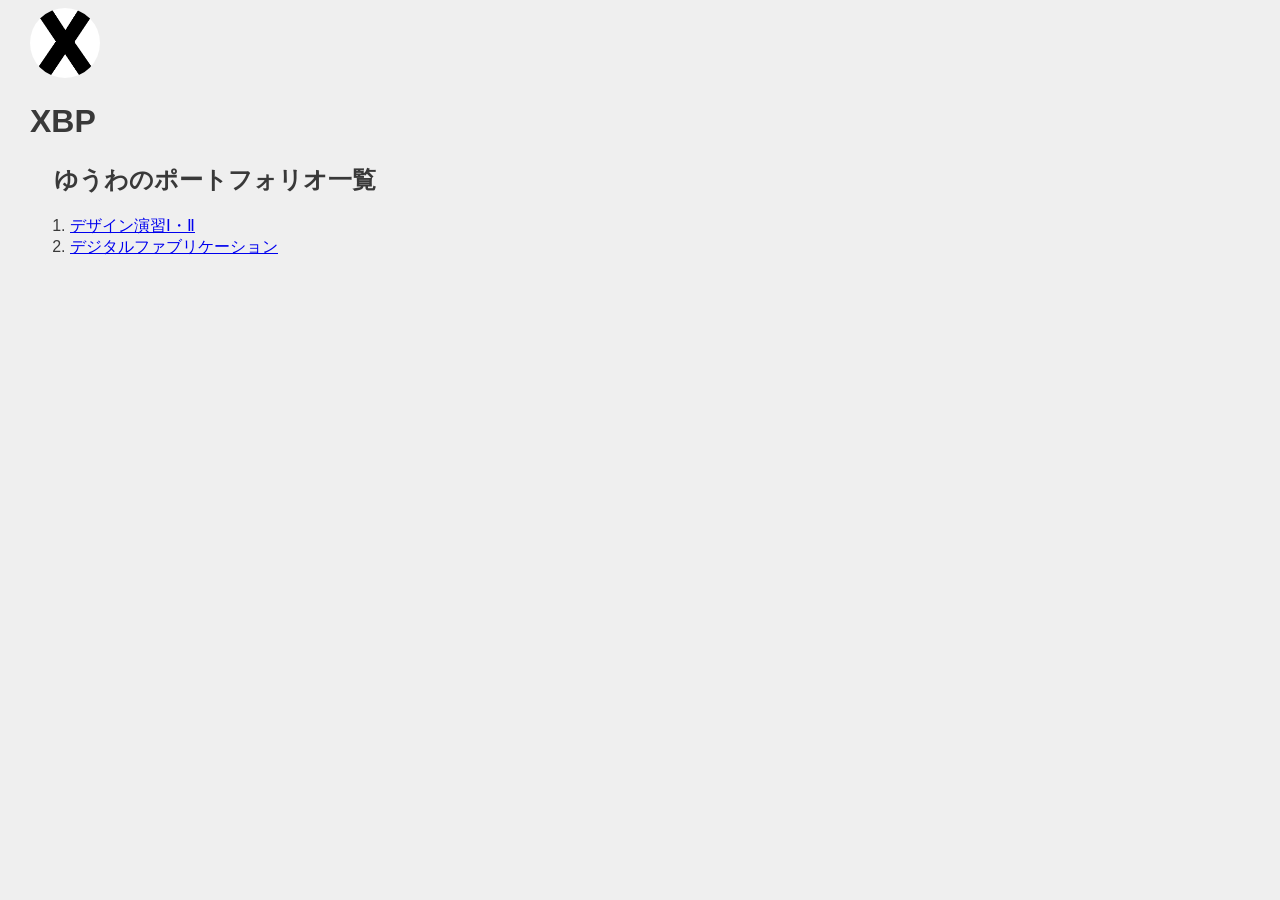
==== index.html @ 57435fb5 "2026/09/29" ====
<!DOCTYPE html>
<html lang="jp">
<head>
    <meta charset="UTF-8">
    <title>XBP_HPsample</title>
    <link rel="stylesheet" href="./css/style.css">
</head>
<body>
    <logotohome>
    <a href="./index.html"><img src="./images/0_XBlogo.png" alt=""></a>
    </logotohome>
    <h1>XBP</h1>
        <h2>ゆうわのポートフォリオ一覧</h2>
        <!-- このようにするとコードとして認識されない。（メモができる）-->
        <!--番号付きのリスト-->
        <ol>
            <li><a href="./de12/index.html">デザイン演習Ⅰ・Ⅱ</a></li>
            <li><a href="./digi_fab/index.html">デジタルファブリケーション</a></li>
        </ol>

            
        <br>
        <br>


</body>
</html>
---- css/style.css ----
@charset "utf-8";
/* 冒頭でimport */
@import url('https://fonts.googleapis.com/css?family=Raleway:700&display=swap');
@import url('https://fonts.googleapis.com/css?family=M+PLUS+Rounded+1c:400,700&display=swap&subset=japanese');
/* フォントを指定したいところで */

logo img{
    border-radius: 50%;
    width: 150px;
    height: 150px;
    object-fit: cover; /* 画像のトリミング */
}

logotohome img{
    border-radius: 70%;
    width: 70px;
    height: 70px;
    object-fit: cover; /* 画像のトリミング */
}



/* ========== common ========== */
html, body {
	font-size: 16px;
	font-family: sans-serif;
	color: #393939;
    margin-left: 15px;
    margin-bottom: 40px;
	background: #efefef;
}
h1{
    text-indent: 0em;
}
h2{
    margin-left: 1em;
    margin-top: 1em;
}
h3{
    margin-left: 2em;
}
div{
    margin-top: 1em;
    margin-left: 3em;
}
p{
    margin-left: 3em;
}
span.blackback{
    text-indent: 3em;
    background: #393939;
    color: #efefef;
}
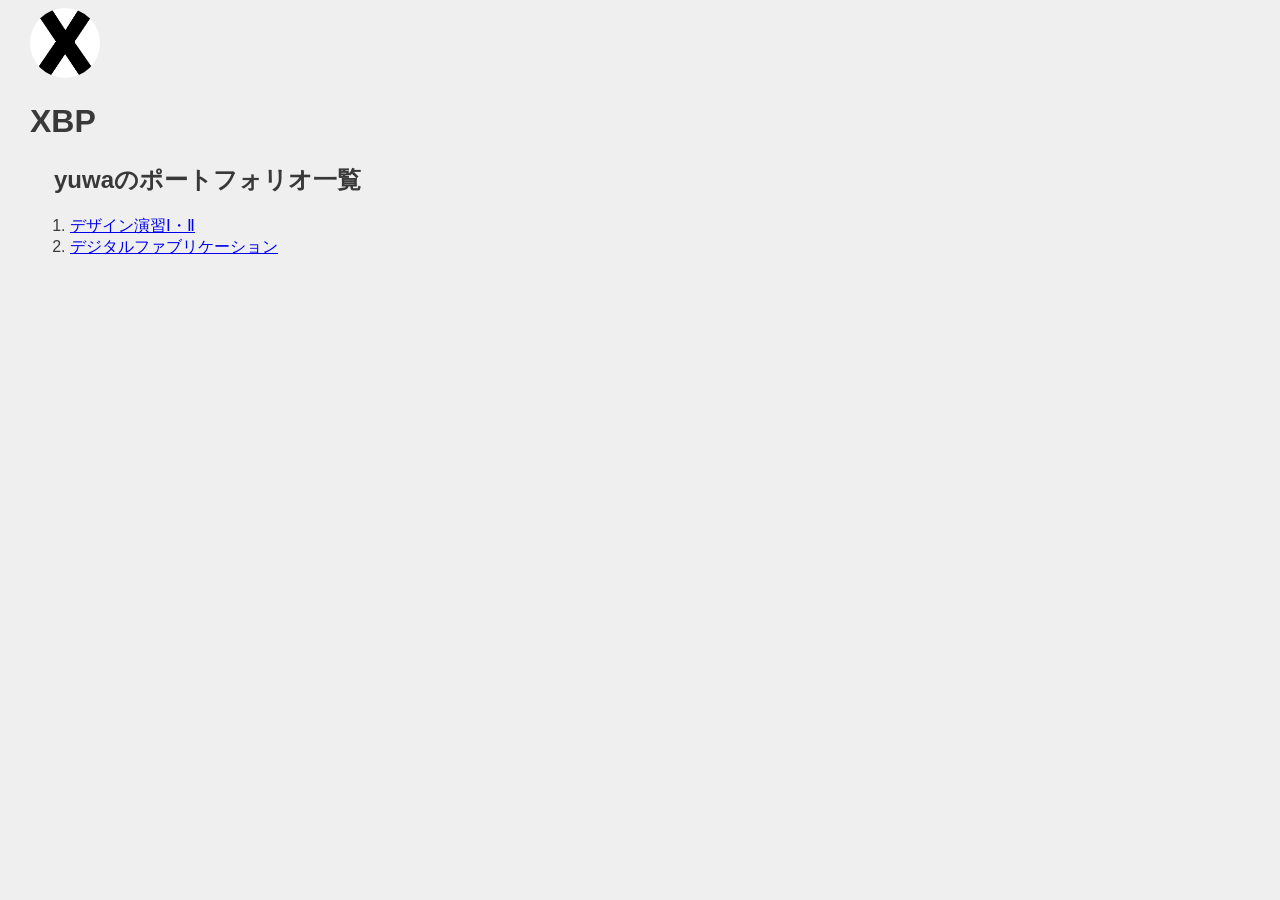
==== commit 9fd9e645: "20260926" ====
--- a/index.html
+++ b/index.html
@@ -10,7 +10,7 @@
     <a href="./index.html"><img src="./images/0_XBlogo.png" alt=""></a>
     </logotohome>
     <h1>XBP</h1>
-        <h2>ゆうわのポートフォリオ一覧</h2>
+        <h2>yuwaのポートフォリオ一覧</h2>
         <!-- このようにするとコードとして認識されない。（メモができる）-->
         <!--番号付きのリスト-->
         <ol>
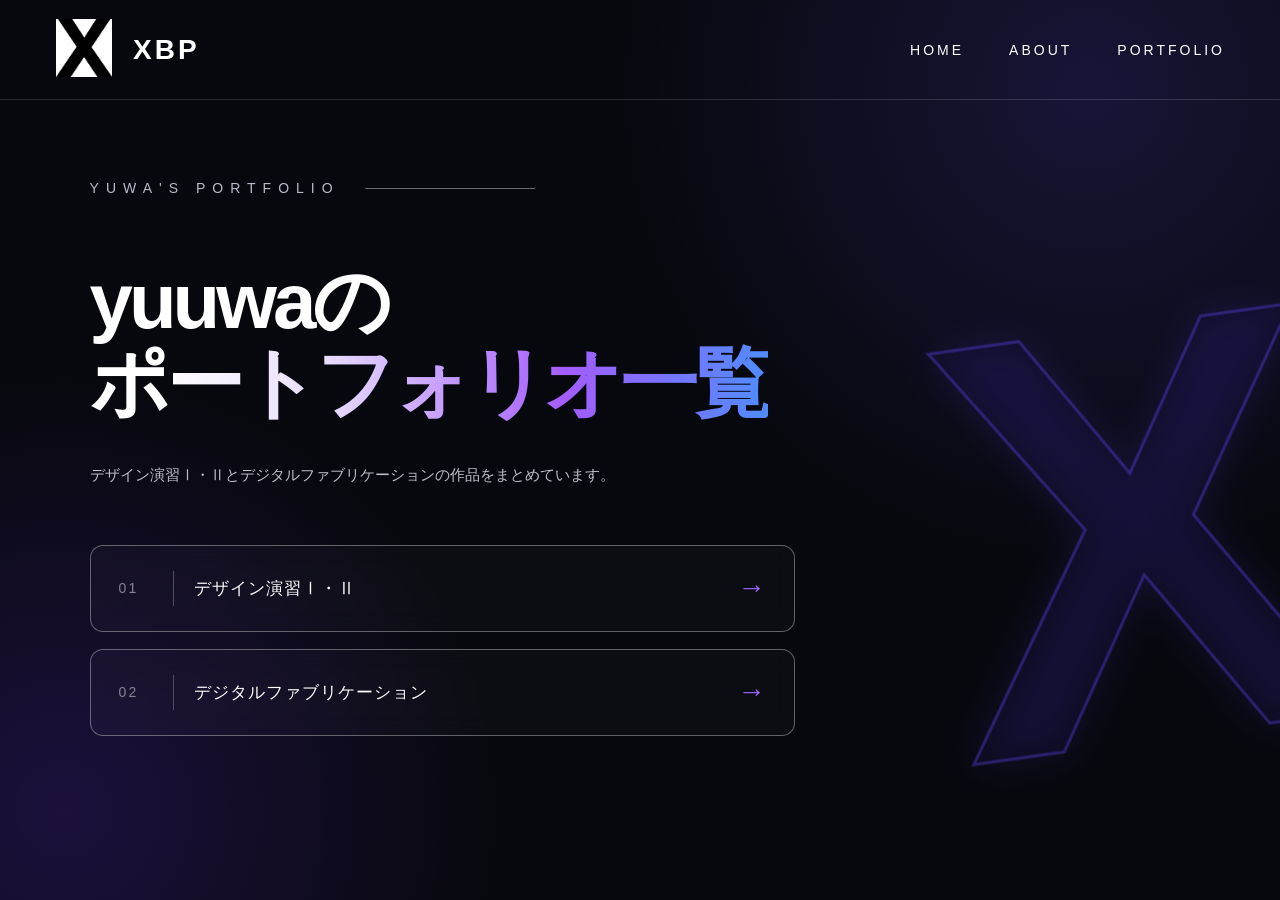
==== commit 9e49ec08: "ホームページ編集" ====
--- a/index.html
+++ b/index.html
@@ -1,27 +1,163 @@
 <!DOCTYPE html>
-<html lang="jp">
+<html lang="ja">
+
 <head>
     <meta charset="UTF-8">
-    <title>XBP_HPsample</title>
+
+    <title>XBP_portfolio</title>
+
     <link rel="stylesheet" href="./css/style.css">
 </head>
+
+
 <body>
-    <logotohome>
-    <a href="./index.html"><img src="./images/0_XBlogo.png" alt=""></a>
-    </logotohome>
-    <h1>XBP</h1>
-        <h2>yuwaのポートフォリオ一覧</h2>
-        <!-- このようにするとコードとして認識されない。（メモができる）-->
-        <!--番号付きのリスト-->
-        <ol>
-            <li><a href="./de12/index.html">デザイン演習Ⅰ・Ⅱ</a></li>
-            <li><a href="./digi_fab/index.html">デジタルファブリケーション</a></li>
-        </ol>
 
-            
-        <br>
-        <br>
+
+    <!-- ==========================
+         ヘッダー
+    =========================== -->
+
+    <header>
+
+        <div class="logo">
+
+            <a href="./index.html">
+                <img src="./images/0_XBlogo.png" alt="XBP">
+            </a>
+
+            <span>XBP</span>
+
+        </div>
+
+
+        <!-- ナビゲーション -->
+
+        <nav>
+
+            <a href="./index.html">
+                HOME
+            </a>
+
+            <a href="#">
+                ABOUT
+            </a>
+
+            <a href="./index.html">
+                PORTFOLIO
+            </a>
+
+        </nav>
+
+    </header>
+
+
+
+    <!-- ==========================
+         メイン
+    =========================== -->
+
+    <main>
+
+
+        <!-- 小さいタイトル -->
+
+        <p class="small-title">
+            YUWA'S PORTFOLIO
+        </p>
+
+
+
+        <!-- メインタイトル -->
+
+        <h1>
+
+            yuuwaの<br>
+
+            <span>
+                ポートフォリオ一覧
+            </span>
+
+        </h1>
+
+
+
+        <!-- 説明文 -->
+
+        <p class="description">
+
+            デザイン演習Ⅰ・Ⅱとデジタルファブリケーションの作品をまとめています。
+
+        </p>
+
+
+
+        <!-- ==========================
+             ポートフォリオ一覧
+        =========================== -->
+
+        <div class="portfolio-list">
+
+
+            <!-- デザイン演習 -->
+
+            <a href="./de12/index.html"
+               class="portfolio-item">
+
+                <span class="number">
+                    01
+                </span>
+
+
+                <strong>
+                    デザイン演習Ⅰ・Ⅱ
+                </strong>
+
+
+                <span class="arrow">
+                    →
+                </span>
+
+            </a>
+
+
+
+            <!-- デジタルファブリケーション -->
+
+            <a href="./digi_fab/index.html"
+               class="portfolio-item">
+
+                <span class="number">
+                    02
+                </span>
+
+
+                <strong>
+                    デジタルファブリケーション
+                </strong>
+
+
+                <span class="arrow">
+                    →
+                </span>
+
+            </a>
+
+
+        </div>
+
+    </main>
+
+
+
+    <!-- ==========================
+         背景のX
+    =========================== -->
+
+    <div class="big-x">
+        X
+    </div>
 
 
 </body>
-</html>
+
+</html>
--- a/css/style.css
+++ b/css/style.css
@@ -1,54 +1,1512 @@
-@charset "utf-8";
-/* 冒頭でimport */
-@import url('https://fonts.googleapis.com/css?family=Raleway:700&display=swap');
-@import url('https://fonts.googleapis.com/css?family=M+PLUS+Rounded+1c:400,700&display=swap&subset=japanese');
-/* フォントを指定したいところで */
-
-logo img{
-    border-radius: 50%;
-    width: 150px;
-    height: 150px;
-    object-fit: cover; /* 画像のトリミング */
-}
-
-logotohome img{
-    border-radius: 70%;
-    width: 70px;
-    height: 70px;
-    object-fit: cover; /* 画像のトリミング */
-}
-
-
-
-/* ========== common ========== */
-html, body {
-	font-size: 16px;
-	font-family: sans-serif;
-	color: #393939;
-    margin-left: 15px;
-    margin-bottom: 40px;
-	background: #efefef;
-}
-h1{
-    text-indent: 0em;
-}
-h2{
-    margin-left: 1em;
-    margin-top: 1em;
-}
-h3{
-    margin-left: 2em;
-}
-div{
-    margin-top: 1em;
-    margin-left: 3em;
-}
-p{
-    margin-left: 3em;
-}
-span.blackback{
-    text-indent: 3em;
-    background: #393939;
-    color: #efefef;
-}
-
+/* ==========================================
+   全体
+========================================== */
+
+
+/* すべての要素の余白をリセット */
+
+* {
+    box-sizing: border-box;
+
+    margin: 0;
+
+    padding: 0;
+}
+
+
+/* ページ全体 */
+
+body {
+
+    min-height: 100vh;
+
+
+    /* 背景 */
+
+    background:
+
+        radial-gradient(
+            circle at 85% 10%,
+            rgba(70, 60, 180, 0.25),
+            transparent 35%
+        ),
+
+        radial-gradient(
+            circle at 5% 90%,
+            rgba(90, 40, 200, 0.25),
+            transparent 30%
+        ),
+
+        #07080d;
+
+
+    color: white;
+
+
+    /* 文字 */
+
+    font-family:
+        "Noto Sans JP",
+        "Yu Gothic",
+        sans-serif;
+
+
+    /* 横スクロールを防ぐ */
+
+    overflow-x: hidden;
+}
+
+
+
+/* ==========================================
+   ヘッダー
+========================================== */
+
+header {
+
+    height: 100px;
+
+
+    display: flex;
+
+    align-items: center;
+
+
+    padding:
+        0 55px;
+
+
+    /* 下の線 */
+
+    border-bottom:
+        1px solid rgba(255, 255, 255, 0.15);
+
+
+    position: relative;
+
+    z-index: 10;
+}
+
+
+
+/* ==========================================
+   ロゴ
+========================================== */
+
+.logo {
+
+    display: flex;
+
+    align-items: center;
+
+    gap: 20px;
+}
+
+
+.logo img {
+
+    width: 58px;
+
+    height: 58px;
+
+    object-fit: contain;
+}
+
+
+.logo span {
+
+    font-size: 28px;
+
+    font-weight: bold;
+
+    letter-spacing: 3px;
+}
+
+
+
+/* ==========================================
+   ナビゲーション
+========================================== */
+
+nav {
+
+    margin-left: auto;
+
+
+    display: flex;
+
+    gap: 45px;
+}
+
+
+nav a {
+
+    color: white;
+
+    text-decoration: none;
+
+
+    font-size: 14px;
+
+    letter-spacing: 3px;
+
+
+    position: relative;
+
+
+    transition:
+        0.3s;
+}
+
+
+
+/* ナビゲーションの下線 */
+
+nav a::after {
+
+    content: "";
+
+
+    position: absolute;
+
+
+    left: 0;
+
+    bottom: -10px;
+
+
+    width: 0;
+
+    height: 2px;
+
+
+    background:
+
+        linear-gradient(
+            90deg,
+            #8d5cff,
+            #4d8cff
+        );
+
+
+    transition:
+        0.3s;
+}
+
+
+
+/* マウスを乗せたとき */
+
+nav a:hover {
+
+    color: #a982ff;
+}
+
+
+nav a:hover::after {
+
+    width: 100%;
+}
+
+
+
+/* ==========================================
+   メイン
+========================================== */
+
+main {
+
+    position: relative;
+
+    z-index: 2;
+
+
+    /* 上からの距離 */
+
+    padding-top: 80px;
+
+
+    /* 左からの距離 */
+
+    padding-left: 7%;
+
+
+    max-width: 900px;
+}
+
+
+
+/* ==========================================
+   YUWA'S PORTFOLIO
+========================================== */
+
+.small-title {
+
+    font-size: 14px;
+
+
+    /* 文字の間隔 */
+
+    letter-spacing: 7px;
+
+
+    color: #b9b9c9;
+
+
+    margin-bottom: 65px;
+
+
+    display: flex;
+
+    align-items: center;
+}
+
+
+
+/* 横線 */
+
+.small-title::after {
+
+    content: "";
+
+
+    width: 170px;
+
+    height: 1px;
+
+
+    background:
+        rgba(255, 255, 255, 0.4);
+
+
+    margin-left: 25px;
+}
+
+
+
+/* ==========================================
+   メインタイトル
+========================================== */
+
+h1 {
+
+    font-size: 78px;
+
+
+    /* 行間 */
+
+    line-height: 1.05;
+
+
+    font-weight: 800;
+
+
+    /* 文字間隔 */
+
+    letter-spacing: -4px;
+
+
+    margin-bottom: 35px;
+
+
+    /*
+    「ポートフォリオ一覧」が
+    途中で改行されないようにする
+    */
+
+    white-space: nowrap;
+}
+
+
+
+/* ==========================================
+   「ポートフォリオ一覧」
+========================================== */
+
+h1 span {
+
+    background:
+
+        linear-gradient(
+            90deg,
+            #ffffff 10%,
+            #e8dcff 35%,
+            #a35cff 70%,
+            #4f8cff 100%
+        );
+
+
+    /* グラデーションを文字に適用 */
+
+    -webkit-background-clip: text;
+
+    background-clip: text;
+
+
+    color: transparent;
+}
+
+
+
+/* ==========================================
+   説明文
+========================================== */
+
+.description {
+
+    color: #c0c0ca;
+
+
+    font-size: 15px;
+
+
+    line-height: 2;
+
+
+    margin-bottom: 55px;
+}
+
+
+
+/* ==========================================
+   ポートフォリオ一覧
+========================================== */
+
+.portfolio-list {
+
+    width: 705px;
+
+
+    /* 画面が狭い場合 */
+
+    max-width: 90vw;
+
+
+    display: flex;
+
+    flex-direction: column;
+
+
+    gap: 17px;
+}
+
+
+
+/* ==========================================
+   ポートフォリオカード
+========================================== */
+
+.portfolio-item {
+
+    height: 87px;
+
+
+    padding:
+        0 28px;
+
+
+    /* 枠線 */
+
+    border:
+        1px solid rgba(255, 255, 255, 0.35);
+
+
+    /* 角を丸くする */
+
+    border-radius: 13px;
+
+
+    /* 背景 */
+
+    background:
+        rgba(255, 255, 255, 0.025);
+
+
+    /* ガラスっぽくする */
+
+    backdrop-filter: blur(12px);
+
+
+    /* 横並び */
+
+    display: flex;
+
+    align-items: center;
+
+
+    /* 文字 */
+
+    color: white;
+
+    text-decoration: none;
+
+
+    position: relative;
+
+
+    transition:
+
+        transform 0.3s ease,
+
+        border-color 0.3s ease,
+
+        background 0.3s ease,
+
+        box-shadow 0.3s ease;
+}
+
+
+
+/* ==========================================
+   番号
+========================================== */
+
+.number {
+
+    color: #858593;
+
+
+    font-size: 14px;
+
+
+    letter-spacing: 2px;
+
+
+    width: 55px;
+
+
+    margin-right: 20px;
+
+
+    /* 右側の線 */
+
+    border-right:
+        1px solid rgba(255, 255, 255, 0.25);
+
+
+    height: 35px;
+
+
+    display: flex;
+
+    align-items: center;
+}
+
+
+
+/* ==========================================
+   作品名
+========================================== */
+
+.portfolio-item strong {
+
+    font-size: 17px;
+
+
+    font-weight: 500;
+
+
+    letter-spacing: 1px;
+}
+
+
+
+/* ==========================================
+   矢印
+========================================== */
+
+.arrow {
+
+    margin-left: auto;
+
+
+    font-size: 28px;
+
+
+    color: #9c64ff;
+
+
+    transition:
+        0.3s;
+}
+
+
+
+/* ==========================================
+   カードにマウスを乗せたとき
+========================================== */
+
+.portfolio-item:hover {
+
+    /* 少し右に動く */
+
+    transform:
+        translateX(10px);
+
+
+    /* 枠線を紫にする */
+
+    border-color:
+        #985cff;
+
+
+    /* 背景 */
+
+    background:
+
+        linear-gradient(
+            90deg,
+            rgba(130, 70, 255, 0.12),
+            rgba(60, 100, 255, 0.04)
+        );
+
+
+    /* 光 */
+
+    box-shadow:
+
+        0 0 35px
+        rgba(120, 70, 255, 0.15);
+}
+
+
+
+/* 矢印も動く */
+
+.portfolio-item:hover .arrow {
+
+    transform:
+        translateX(8px);
+
+
+    color: white;
+}
+
+
+
+/* ==========================================
+   背景の巨大なX
+========================================== */
+
+.big-x {
+
+    /*
+    fixedではなくabsolute
+
+    ↓
+
+    画面に固定されない
+
+    ↓
+
+    スクロールすると
+    ページと一緒に動く
+    */
+
+    position: absolute;
+
+
+
+    /* 右側 */
+
+    right: 3vw;
+
+
+
+    /*
+    Xを上げる
+
+    前より下に行きすぎないように
+    230pxに変更
+    */
+
+    top: 230px;
+
+
+
+    /* Xの大きさ */
+
+    font-size: 520px;
+
+
+    font-weight: 900;
+
+
+    line-height: 1;
+
+
+
+    /*
+    Xの中身を透明にする
+    */
+
+    color: transparent;
+
+
+
+    /*
+    Xの輪郭
+
+    以前より少し濃くしている
+    */
+
+    -webkit-text-stroke:
+        3px rgba(110, 80, 255, 0.35);
+
+
+
+    /*
+    Xの周りを少し光らせる
+    */
+
+    text-shadow:
+        0 0 30px
+        rgba(100, 70, 255, 0.15);
+
+
+
+    /*
+    少し斜めにする
+    */
+
+    transform:
+        rotate(-8deg);
+
+
+
+    /*
+    背景なので
+    文字やカードより後ろ
+    */
+
+    z-index: 0;
+
+
+
+    /*
+    Xがクリックの邪魔をしない
+    */
+
+    pointer-events: none;
+}
+
+
+
+/* ==========================================
+   スマートフォン
+========================================== */
+
+@media (max-width: 700px) {
+
+
+    /* ヘッダー */
+
+    header {
+
+        height: 80px;
+
+        padding:
+            0 25px;
+    }
+
+
+
+    /* ロゴ */
+
+    .logo img {
+
+        width: 45px;
+
+        height: 45px;
+    }
+
+
+    .logo span {
+
+        font-size: 22px;
+    }
+
+
+
+    /* ナビゲーションを隠す */
+
+    nav {
+
+        display: none;
+    }
+
+
+
+    /* メイン */
+
+    main {
+
+        padding:
+            60px 25px;
+    }
+
+
+
+    /* 小さいタイトル */
+
+    .small-title {
+
+        font-size: 11px;
+
+        letter-spacing: 5px;
+
+        margin-bottom: 45px;
+    }
+
+
+    .small-title::after {
+
+        width: 70px;
+    }
+
+
+
+    /* メインタイトル */
+
+    h1 {
+
+        font-size: 48px;
+
+        letter-spacing: -2px;
+
+
+        /*
+        スマホでは
+        画面幅に合わせて改行可能
+        */
+
+        white-space: normal;
+    }
+
+
+
+    /* 説明 */
+
+    .description {
+
+        font-size: 13px;
+    }
+
+
+
+    /* 一覧 */
+
+    .portfolio-list {
+
+        width: 100%;
+    }
+
+
+
+    /* カード */
+
+    .portfolio-item {
+
+        height: 75px;
+
+        padding:
+            0 20px;
+    }
+
+
+
+    /* カードの文字 */
+
+    .portfolio-item strong {
+
+        font-size: 13px;
+    }
+
+
+
+    /* スマホのX */
+
+    .big-x {
+
+        font-size: 400px;
+
+        right: -100px;
+
+        top: 450px;
+    }
+
+}
+/* ==========================================
+   デザイン演習ページ
+   2階層目
+========================================== */
+
+
+/* ==========================================
+   ページ全体
+========================================== */
+
+.page-bg {
+
+    position: fixed;
+
+    inset: 0;
+
+    z-index: -3;
+
+    background:
+        radial-gradient(
+            circle at 85% 20%,
+            rgba(75, 55, 180, 0.18),
+            transparent 40%
+        ),
+        radial-gradient(
+            circle at 10% 90%,
+            rgba(90, 50, 180, 0.15),
+            transparent 45%
+        ),
+        #08090d;
+
+}
+
+
+
+/* ==========================================
+   背景のX
+========================================== */
+
+.big-x {
+
+    position: fixed;
+
+    right: -80px;
+
+    bottom: -250px;
+
+    z-index: -1;
+
+    font-size: 600px;
+
+    line-height: 1;
+
+    font-weight: 900;
+
+    color: rgba(20, 15, 60, 0.25);
+
+    -webkit-text-stroke:
+        3px rgba(100, 70, 255, 0.35);
+
+    text-shadow:
+        0 0 40px rgba(90, 60, 255, 0.15);
+
+    pointer-events: none;
+
+}
+
+
+
+/* ==========================================
+   ヘッダー
+========================================== */
+
+.sub-header {
+
+    width: 100%;
+
+    height: 100px;
+
+    display: flex;
+
+    align-items: center;
+
+    padding-left: 7%;
+
+    box-sizing: border-box;
+
+    position: relative;
+
+    z-index: 5;
+
+}
+
+
+
+/* ==========================================
+   XBPロゴ
+========================================== */
+
+.home-logo {
+
+    display: block;
+
+    width: 58px;
+
+    height: 58px;
+
+}
+
+
+
+.home-logo img {
+
+    width: 100%;
+
+    height: 100%;
+
+    object-fit: contain;
+
+}
+
+
+
+/* ==========================================
+   YUWA'S PORTFOLIO
+========================================== */
+
+.top-title {
+
+    margin-left: 35px;
+
+    font-size: 13px;
+
+    letter-spacing: 7px;
+
+    color: #bfc0d0;
+
+    white-space: nowrap;
+
+}
+
+
+
+/* 横線 */
+
+.header-line {
+
+    width: 190px;
+
+    height: 1px;
+
+    margin-left: 35px;
+
+    background:
+        rgba(255,255,255,0.3);
+
+}
+
+
+
+/* ==========================================
+   メイン
+========================================== */
+
+.sub-main {
+
+    width: 900px;
+
+    max-width: 82vw;
+
+    margin-left: 7%;
+
+    padding-top: 45px;
+
+    padding-bottom: 120px;
+
+    position: relative;
+
+    z-index: 2;
+
+}
+
+
+
+/* ==========================================
+   小さいタイトル
+========================================== */
+
+.sub-small-title {
+
+    font-size: 13px;
+
+    letter-spacing: 6px;
+
+    color: #9d9eaf;
+
+    margin-bottom: 18px;
+
+}
+
+
+
+/* ==========================================
+   ページタイトル
+========================================== */
+
+.sub-page-title {
+
+    margin: 0;
+
+    font-size: 65px;
+
+    line-height: 1.1;
+
+    letter-spacing: -2px;
+
+    font-weight: 800;
+
+    color: white;
+
+}
+
+
+
+/* Ⅰ・Ⅱ */
+
+.sub-page-title span {
+
+    background:
+        linear-gradient(
+            90deg,
+            #c38cff 0%,
+            #8c6cff 50%,
+            #5e8fff 100%
+        );
+
+    -webkit-background-clip: text;
+
+    background-clip: text;
+
+    color: transparent;
+
+}
+
+
+
+/* ==========================================
+   説明
+========================================== */
+
+.sub-description {
+
+    margin-top: 25px;
+
+    margin-bottom: 65px;
+
+    max-width: 720px;
+
+    color: #b7b8c5;
+
+    font-size: 14px;
+
+    line-height: 2;
+
+}
+
+
+
+/* ==========================================
+   セクション
+========================================== */
+
+.portfolio-section {
+
+    width: 800px;
+
+    max-width: 100%;
+
+    margin-bottom: 65px;
+
+}
+
+
+
+/* ==========================================
+   セクションタイトル
+========================================== */
+
+.section-heading {
+
+    display: flex;
+
+    align-items: center;
+
+    margin-bottom: 20px;
+
+}
+
+
+
+/* 01 / 02 */
+
+.section-number {
+
+    width: 55px;
+
+    min-width: 55px;
+
+    height: 35px;
+
+    display: flex;
+
+    align-items: center;
+
+    color: #858694;
+
+    font-size: 13px;
+
+    letter-spacing: 2px;
+
+    border-right:
+        1px solid
+        rgba(255,255,255,0.25);
+
+}
+
+
+
+/* タイトル */
+
+.section-heading h2 {
+
+    margin: 0 0 0 20px;
+
+    font-size: 24px;
+
+    font-weight: 600;
+
+    color: white;
+
+    letter-spacing: 1px;
+
+}
+
+
+
+/* ==========================================
+   カード一覧
+========================================== */
+
+.note-list {
+
+    display: flex;
+
+    flex-direction: column;
+
+    gap: 14px;
+
+    padding-left: 75px;
+
+}
+
+
+
+/* ==========================================
+   カード
+========================================== */
+
+.note-card {
+
+    width: 100%;
+
+    min-height: 72px;
+
+    box-sizing: border-box;
+
+    padding:
+        0 25px;
+
+    display: flex;
+
+    align-items: center;
+
+    text-decoration: none;
+
+    color: white;
+
+    border:
+        1px solid
+        rgba(255,255,255,0.25);
+
+    border-radius: 10px;
+
+    background:
+        rgba(255,255,255,0.025);
+
+    transition:
+        transform 0.25s ease,
+        border-color 0.25s ease,
+        background 0.25s ease,
+        box-shadow 0.25s ease;
+
+}
+
+
+
+/* ==========================================
+   番号
+========================================== */
+
+.note-number {
+
+    width: 45px;
+
+    min-width: 45px;
+
+    font-size: 13px;
+
+    letter-spacing: 2px;
+
+    color: #777887;
+
+}
+
+
+
+/* ==========================================
+   タイトル
+========================================== */
+
+.note-title {
+
+    font-size: 15px;
+
+    font-weight: 500;
+
+    letter-spacing: 1px;
+
+    color: #f3f3f7;
+
+}
+
+
+
+/* ==========================================
+   矢印
+========================================== */
+
+.note-arrow {
+
+    margin-left: auto;
+
+    font-size: 25px;
+
+    color: #9a62ff;
+
+    transition:
+        transform 0.25s ease,
+        color 0.25s ease;
+
+}
+
+
+
+/* ==========================================
+   ホバー
+========================================== */
+
+.note-card:hover {
+
+    transform:
+        translateX(8px);
+
+    border-color:
+        rgba(145,95,255,0.8);
+
+    background:
+        linear-gradient(
+            90deg,
+            rgba(120,70,255,0.12),
+            rgba(80,100,255,0.04)
+        );
+
+    box-shadow:
+        0 0 25px
+        rgba(120,80,255,0.12);
+
+}
+
+
+
+.note-card:hover .note-arrow {
+
+    transform:
+        translateX(8px);
+
+    color: white;
+
+}
+
+
+
+/* ==========================================
+   PORTFOLIOへ戻る
+========================================== */
+
+.back-home {
+
+    display: block;
+
+    width: fit-content;
+
+    margin-left: 7%;
+
+    margin-bottom: 70px;
+
+    color: #999aaa;
+
+    text-decoration: none;
+
+    font-size: 13px;
+
+    letter-spacing: 2px;
+
+    transition:
+        0.25s ease;
+
+}
+
+
+
+.back-home:hover {
+
+    color: white;
+
+    transform:
+        translateX(5px);
+
+}
+
+
+
+/* ==========================================
+   スマートフォン
+========================================== */
+
+@media (max-width: 700px) {
+
+
+    .sub-header {
+
+        height: 80px;
+
+        padding-left: 25px;
+
+    }
+
+
+    .home-logo {
+
+        width: 45px;
+
+        height: 45px;
+
+    }
+
+
+    .top-title {
+
+        margin-left: 20px;
+
+        font-size: 10px;
+
+        letter-spacing: 4px;
+
+    }
+
+
+    .header-line {
+
+        display: none;
+
+    }
+
+
+    .sub-main {
+
+        max-width: none;
+
+        width: auto;
+
+        margin-left: 25px;
+
+        margin-right: 25px;
+
+        padding-top: 35px;
+
+    }
+
+
+    .sub-page-title {
+
+        font-size: 45px;
+
+        letter-spacing: -1px;
+
+    }
+
+
+    .sub-description {
+
+        font-size: 12px;
+
+        margin-bottom: 45px;
+
+    }
+
+
+    .portfolio-section {
+
+        width: 100%;
+
+    }
+
+
+    .section-heading h2 {
+
+        font-size: 19px;
+
+    }
+
+
+    .note-list {
+
+        padding-left: 0;
+
+    }
+
+
+    .note-card {
+
+        min-height: 62px;
+
+        padding:
+            0 18px;
+
+    }
+
+
+    .note-title {
+
+        font-size: 13px;
+
+    }
+
+
+    .big-x {
+
+        font-size: 350px;
+
+        right: -120px;
+
+        bottom: -100px;
+
+    }
+
+
+    .back-home {
+
+        margin-left: 25px;
+
+    }
+
+}
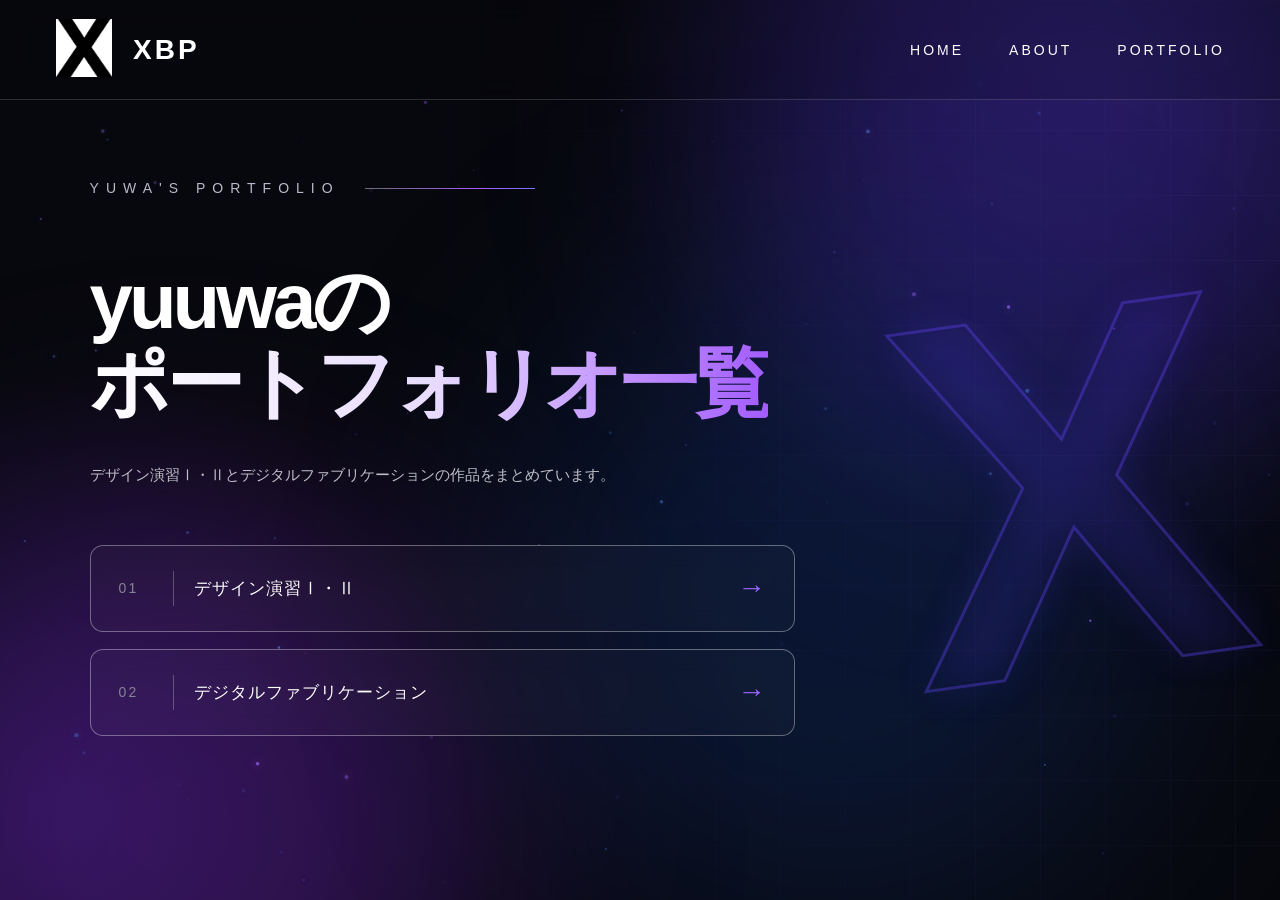
==== commit e73424dc: "20261124サイト変更" ====
--- a/index.html
+++ b/index.html
@@ -1,28 +1,53 @@
+
 <!DOCTYPE html>
 <html lang="ja">
 
 <head>
+
     <meta charset="UTF-8">
 
+    <meta name="viewport"
+          content="width=device-width, initial-scale=1.0">
+
     <title>XBP_portfolio</title>
 
     <link rel="stylesheet" href="./css/style.css">
+
 </head>
 
 
-<body>
-
-
-    <!-- ==========================
+<body class="portfolio-home">
+
+
+    <!-- =================================
+         動く背景
+    ================================== -->
+
+    <div class="aurora aurora-1"></div>
+
+    <div class="aurora aurora-2"></div>
+
+    <div class="aurora aurora-3"></div>
+
+    <div class="background-grid"></div>
+
+    <div class="mouse-light"></div>
+
+    <canvas id="particles" aria-hidden="true"></canvas>
+
+
+    <!-- =================================
          ヘッダー
-    =========================== -->
+    ================================== -->
 
     <header>
 
         <div class="logo">
 
             <a href="./index.html">
+
                 <img src="./images/0_XBlogo.png" alt="XBP">
+
             </a>
 
             <span>XBP</span>
@@ -30,59 +55,41 @@
         </div>
 
 
-        <!-- ナビゲーション -->
-
         <nav>
 
-            <a href="./index.html">
-                HOME
-            </a>
-
-            <a href="#">
-                ABOUT
-            </a>
-
-            <a href="./index.html">
-                PORTFOLIO
-            </a>
+            <a href="./index.html">HOME</a>
+
+            <a href="#">ABOUT</a>
+
+            <a href="./index.html">PORTFOLIO</a>
 
         </nav>
 
     </header>
 
 
-
-    <!-- ==========================
+    <!-- =================================
          メイン
-    =========================== -->
+    ================================== -->
 
     <main>
 
-
-        <!-- 小さいタイトル -->
-
         <p class="small-title">
+
             YUWA'S PORTFOLIO
+
         </p>
 
 
-
-        <!-- メインタイトル -->
-
         <h1>
 
             yuuwaの<br>
 
-            <span>
-                ポートフォリオ一覧
-            </span>
+            <span>ポートフォリオ一覧</span>
 
         </h1>
 
 
-
-        <!-- 説明文 -->
-
         <p class="description">
 
             デザイン演習Ⅰ・Ⅱとデジタルファブリケーションの作品をまとめています。
@@ -90,10 +97,7 @@
         </p>
 
 
-
-        <!-- ==========================
-             ポートフォリオ一覧
-        =========================== -->
+        <!-- ポートフォリオ一覧 -->
 
         <div class="portfolio-list">
 
@@ -103,22 +107,13 @@
             <a href="./de12/index.html"
                class="portfolio-item">
 
-                <span class="number">
-                    01
-                </span>
-
-
-                <strong>
-                    デザイン演習Ⅰ・Ⅱ
-                </strong>
-
-
-                <span class="arrow">
-                    →
-                </span>
+                <span class="number">01</span>
+
+                <strong>デザイン演習Ⅰ・Ⅱ</strong>
+
+                <span class="arrow">→</span>
 
             </a>
-
 
 
             <!-- デジタルファブリケーション -->
@@ -126,38 +121,407 @@
             <a href="./digi_fab/index.html"
                class="portfolio-item">
 
-                <span class="number">
-                    02
-                </span>
-
-
-                <strong>
-                    デジタルファブリケーション
-                </strong>
-
-
-                <span class="arrow">
-                    →
-                </span>
+                <span class="number">02</span>
+
+                <strong>デジタルファブリケーション</strong>
+
+                <span class="arrow">→</span>
 
             </a>
 
-
         </div>
 
     </main>
 
 
-
-    <!-- ==========================
-         背景のX
-    =========================== -->
-
-    <div class="big-x">
+    <!-- =================================
+         背景の巨大なX
+    ================================== -->
+
+    <div class="big-x" aria-hidden="true">
+
         X
+
     </div>
 
 
+    <!-- =================================
+         JavaScript
+    ================================== -->
+
+    <script>
+
+
+        // アニメーション設定
+
+        const reducedMotion = window.matchMedia(
+            "(prefers-reduced-motion: reduce)"
+        );
+
+
+        // =================================
+        // マウスに追従する光
+        // =================================
+
+        const mouseLight =
+            document.querySelector(".mouse-light");
+
+        document.addEventListener("pointermove", function(event) {
+
+            if (
+                reducedMotion.matches ||
+                event.pointerType !== "mouse"
+            ) {
+                return;
+            }
+
+            mouseLight.style.left =
+                event.clientX + "px";
+
+            mouseLight.style.top =
+                event.clientY + "px";
+
+            mouseLight.style.opacity = "1";
+
+        });
+
+
+        document.documentElement.addEventListener(
+            "pointerleave",
+            function() {
+
+                mouseLight.style.opacity = "0";
+
+            }
+        );
+
+
+        // =================================
+        // 光の粒子
+        // =================================
+
+        const canvas =
+            document.getElementById("particles");
+
+        const ctx = canvas.getContext("2d");
+
+        let particles = [];
+
+        let animationId = null;
+
+
+        // 画面サイズ
+
+        function resizeCanvas() {
+
+            canvas.width = window.innerWidth;
+
+            canvas.height = window.innerHeight;
+
+        }
+
+        resizeCanvas();
+
+        window.addEventListener(
+            "resize",
+            resizeCanvas
+        );
+
+
+        // 粒子の数
+
+        const particleCount =
+            window.innerWidth < 700 ? 30 : 100;
+
+
+        // 粒子を作成
+
+        for (let i = 0; i < particleCount; i++) {
+
+            particles.push({
+
+                x:
+                    Math.random() * canvas.width,
+
+                y:
+                    Math.random() * canvas.height,
+
+                size:
+                    Math.random() * 2 + 0.3,
+
+                speedX:
+                    (Math.random() - 0.5) * 0.45,
+
+                speedY:
+                    (Math.random() - 0.5) * 0.45,
+
+                opacity:
+                    Math.random() * 0.6 + 0.1,
+
+                phase:
+                    Math.random() * Math.PI * 2,
+
+                color:
+                    Math.random() > 0.5
+                        ? "160, 110, 255"
+                        : "90, 150, 255"
+
+            });
+
+        }
+
+
+        // 粒子を動かす
+
+        function animateParticles() {
+
+            ctx.clearRect(
+                0, 0,
+                canvas.width,
+                canvas.height
+            );
+
+            if (reducedMotion.matches) {
+
+                animationId = null;
+
+                return;
+
+            }
+
+            particles.forEach(function(particle) {
+
+                particle.x += particle.speedX;
+
+                particle.y += particle.speedY;
+
+                particle.phase += 0.015;
+
+
+                // 画面の端まで移動した場合
+
+                if (particle.x > canvas.width) {
+
+                    particle.x = 0;
+
+                }
+
+                if (particle.x < 0) {
+
+                    particle.x = canvas.width;
+
+                }
+
+                if (particle.y > canvas.height) {
+
+                    particle.y = 0;
+
+                }
+
+                if (particle.y < 0) {
+
+                    particle.y = canvas.height;
+
+                }
+
+
+                // 粒子の明るさ
+
+                const brightness =
+                    particle.opacity *
+                    (0.65 + Math.sin(particle.phase) * 0.35);
+
+
+                // 粒子を描画
+
+                ctx.beginPath();
+
+                ctx.arc(
+                    particle.x,
+                    particle.y,
+                    particle.size,
+                    0,
+                    Math.PI * 2
+                );
+
+                ctx.fillStyle =
+                    "rgba(" +
+                    particle.color +
+                    "," +
+                    brightness +
+                    ")";
+
+                ctx.shadowBlur = 10;
+
+                ctx.shadowColor =
+                    "rgb(" + particle.color + ")";
+
+                ctx.fill();
+
+            });
+
+            animationId =
+                requestAnimationFrame(animateParticles);
+
+        }
+
+
+        if (ctx && !reducedMotion.matches) {
+
+            animateParticles();
+
+        }
+
+
+        // アニメーション設定の変更
+
+        reducedMotion.addEventListener("change", function() {
+
+            if (!ctx) {
+                return;
+            }
+
+            if (reducedMotion.matches) {
+
+                cancelAnimationFrame(animationId);
+
+                animationId = null;
+
+                ctx.clearRect(
+                    0, 0,
+                    canvas.width,
+                    canvas.height
+                );
+
+            } else if (animationId === null) {
+
+                animateParticles();
+
+            }
+
+        });
+
+
+        // =================================
+        // カード内のマウス追従エフェクト
+        // =================================
+
+        document.querySelectorAll(".portfolio-item").forEach(
+            function(card) {
+
+                card.addEventListener("pointermove", function(event) {
+
+                    const rect =
+                        card.getBoundingClientRect();
+
+                    const x =
+                        event.clientX - rect.left;
+
+                    const y =
+                        event.clientY - rect.top;
+
+                    card.style.setProperty(
+                        "--mouse-x",
+                        x + "px"
+                    );
+
+                    card.style.setProperty(
+                        "--mouse-y",
+                        y + "px"
+                    );
+
+                });
+
+            }
+        );
+
+
+        // =================================
+        // ページ切り替え
+        // =================================
+
+        let isLeaving = false;
+
+        document.querySelectorAll("a[href]").forEach(
+            function(link) {
+
+                link.addEventListener("click", function(event) {
+
+                    const destination =
+                        link.getAttribute("href");
+
+                    if (
+
+                        event.defaultPrevented ||
+
+                        event.button !== 0 ||
+
+                        !destination ||
+
+                        destination.startsWith("#") ||
+
+                        link.origin !== window.location.origin ||
+
+                        link.hasAttribute("download") ||
+
+                        (link.target && link.target !== "_self") ||
+
+                        event.ctrlKey ||
+
+                        event.shiftKey ||
+
+                        event.altKey ||
+
+                        event.metaKey ||
+
+                        reducedMotion.matches
+
+                    ) {
+
+                        return;
+
+                    }
+
+                    event.preventDefault();
+
+                    if (isLeaving) {
+
+                        return;
+
+                    }
+
+                    isLeaving = true;
+
+                    document.body.classList.add(
+                        "page-exit"
+                    );
+
+                    setTimeout(function() {
+
+                        window.location.href = link.href;
+
+                    }, 350);
+
+                });
+
+            }
+        );
+
+
+        // 戻るボタンへの対応
+
+        window.addEventListener("pageshow", function() {
+
+            document.body.classList.remove("page-exit");
+
+            isLeaving = false;
+
+        });
+
+
+    </script>
+
+
 </body>
 
-</html>+</html>
--- a/css/style.css
+++ b/css/style.css
@@ -1,27 +1,22 @@
-/* ==========================================
-   全体
-========================================== */
-
-
-/* すべての要素の余白をリセット */
+
+/* ==========================================
+   全体設定
+========================================== */
 
 * {
+
     box-sizing: border-box;
 
     margin: 0;
 
     padding: 0;
-}
-
-
-/* ページ全体 */
+
+}
+
 
 body {
 
     min-height: 100vh;
-
-
-    /* 背景 */
 
     background:
 
@@ -39,23 +34,39 @@
 
         #07080d;
 
-
     color: white;
 
-
-    /* 文字 */
-
     font-family:
+
         "Noto Sans JP",
+
         "Yu Gothic",
+
         sans-serif;
 
-
-    /* 横スクロールを防ぐ */
-
     overflow-x: hidden;
-}
-
+
+}
+
+
+.portfolio-home {
+
+    position: relative;
+
+    isolation: isolate;
+
+    transition: opacity 0.35s ease;
+
+}
+
+
+::selection {
+
+    background: #935cff;
+
+    color: white;
+
+}
 
 
 /* ==========================================
@@ -66,27 +77,33 @@
 
     height: 100px;
 
-
     display: flex;
 
     align-items: center;
 
-
-    padding:
-        0 55px;
-
-
-    /* 下の線 */
+    padding: 0 55px;
 
     border-bottom:
         1px solid rgba(255, 255, 255, 0.15);
 
-
     position: relative;
 
     z-index: 10;
-}
-
+
+}
+
+
+.portfolio-home header {
+
+    animation:
+        headerAppear 0.8s ease both;
+
+    background:
+        rgba(7, 8, 13, 0.15);
+
+    backdrop-filter: blur(15px);
+
+}
 
 
 /* ==========================================
@@ -100,6 +117,7 @@
     align-items: center;
 
     gap: 20px;
+
 }
 
 
@@ -110,6 +128,19 @@
     height: 58px;
 
     object-fit: contain;
+
+    transition: 0.4s ease;
+
+}
+
+
+.logo img:hover {
+
+    transform: scale(1.1);
+
+    filter:
+        drop-shadow(0 0 15px #a35cff);
+
 }
 
 
@@ -120,8 +151,8 @@
     font-weight: bold;
 
     letter-spacing: 3px;
-}
-
+
+}
 
 
 /* ==========================================
@@ -132,10 +163,10 @@
 
     margin-left: auto;
 
-
     display: flex;
 
     gap: 45px;
+
 }
 
 
@@ -145,40 +176,30 @@
 
     text-decoration: none;
 
-
     font-size: 14px;
 
     letter-spacing: 3px;
 
-
     position: relative;
 
-
-    transition:
-        0.3s;
-}
-
-
-
-/* ナビゲーションの下線 */
+    transition: 0.3s ease;
+
+}
+
 
 nav a::after {
 
     content: "";
 
-
     position: absolute;
 
-
     left: 0;
 
     bottom: -10px;
 
-
     width: 0;
 
     height: 2px;
-
 
     background:
 
@@ -188,26 +209,26 @@
             #4d8cff
         );
 
-
-    transition:
-        0.3s;
-}
-
-
-
-/* マウスを乗せたとき */
+    transition: 0.3s ease;
+
+}
+
 
 nav a:hover {
 
     color: #a982ff;
+
+    text-shadow:
+        0 0 15px #9c64ff;
+
 }
 
 
 nav a:hover::after {
 
     width: 100%;
-}
-
+
+}
 
 
 /* ==========================================
@@ -220,68 +241,102 @@
 
     z-index: 2;
 
-
-    /* 上からの距離 */
-
     padding-top: 80px;
 
-
-    /* 左からの距離 */
-
     padding-left: 7%;
 
-
     max-width: 900px;
-}
-
-
-
-/* ==========================================
-   YUWA'S PORTFOLIO
+
+}
+
+
+.portfolio-home main {
+
+    padding-bottom: 70px;
+
+}
+
+
+/* ==========================================
+   小さいタイトル
 ========================================== */
 
 .small-title {
 
     font-size: 14px;
 
-
-    /* 文字の間隔 */
-
     letter-spacing: 7px;
 
-
     color: #b9b9c9;
 
-
     margin-bottom: 65px;
 
-
     display: flex;
 
     align-items: center;
-}
-
-
-
-/* 横線 */
+
+}
+
+
+.portfolio-home .small-title {
+
+    animation:
+        fadeUp 0.8s 0.2s ease both;
+
+}
+
 
 .small-title::after {
 
     content: "";
 
-
     width: 170px;
 
     height: 1px;
 
+    margin-left: 25px;
 
     background:
         rgba(255, 255, 255, 0.4);
 
-
-    margin-left: 25px;
-}
-
+}
+
+
+.portfolio-home .small-title::after {
+
+    background:
+
+        linear-gradient(
+            90deg,
+            rgba(255, 255, 255, 0.4),
+            #a35cff,
+            #4f8cff,
+            transparent
+        );
+
+    background-size: 200% 100%;
+
+    animation:
+        lineFlow 5s infinite linear;
+
+}
+
+
+@keyframes lineFlow {
+
+    from {
+
+        background-position: 200% 0;
+
+    }
+
+    to {
+
+        background-position: 0% 0;
+
+    }
+
+}
 
 
 /* ==========================================
@@ -292,36 +347,26 @@
 
     font-size: 78px;
 
-
-    /* 行間 */
-
     line-height: 1.05;
 
-
     font-weight: 800;
 
-
-    /* 文字間隔 */
-
     letter-spacing: -4px;
 
-
     margin-bottom: 35px;
 
-
-    /*
-    「ポートフォリオ一覧」が
-    途中で改行されないようにする
-    */
-
     white-space: nowrap;
-}
-
-
-
-/* ==========================================
-   「ポートフォリオ一覧」
-========================================== */
+
+}
+
+
+.portfolio-home h1 {
+
+    animation:
+        fadeUp 1s 0.4s ease both;
+
+}
+
 
 h1 span {
 
@@ -335,17 +380,61 @@
             #4f8cff 100%
         );
 
-
-    /* グラデーションを文字に適用 */
-
     -webkit-background-clip: text;
 
     background-clip: text;
 
-
     color: transparent;
-}
-
+
+}
+
+
+/* タイトルの色が変化する */
+
+.portfolio-home h1 span {
+
+    background:
+
+        linear-gradient(
+            90deg,
+            #ffffff,
+            #e8dcff,
+            #a35cff,
+            #4f8cff,
+            #69dfff,
+            #bd72ff,
+            #ffffff
+        );
+
+    background-size: 300% 100%;
+
+    -webkit-background-clip: text;
+
+    background-clip: text;
+
+    color: transparent;
+
+    animation:
+        gradientFlow 6s infinite ease-in-out;
+
+}
+
+
+@keyframes gradientFlow {
+
+    0%, 100% {
+
+        background-position: 0% 50%;
+
+    }
+
+    50% {
+
+        background-position: 100% 50%;
+
+    }
+
+}
 
 
 /* ==========================================
@@ -356,16 +445,21 @@
 
     color: #c0c0ca;
 
-
     font-size: 15px;
 
-
     line-height: 2;
 
-
     margin-bottom: 55px;
-}
-
+
+}
+
+
+.portfolio-home .description {
+
+    animation:
+        fadeUp 1s 0.6s ease both;
+
+}
 
 
 /* ==========================================
@@ -376,20 +470,23 @@
 
     width: 705px;
 
-
-    /* 画面が狭い場合 */
-
     max-width: 90vw;
 
-
     display: flex;
 
     flex-direction: column;
 
-
     gap: 17px;
-}
-
+
+}
+
+
+.portfolio-home .portfolio-list {
+
+    animation:
+        fadeUp 1s 0.8s ease both;
+
+}
 
 
 /* ==========================================
@@ -400,98 +497,84 @@
 
     height: 87px;
 
-
-    padding:
-        0 28px;
-
-
-    /* 枠線 */
+    padding: 0 28px;
 
     border:
         1px solid rgba(255, 255, 255, 0.35);
 
-
-    /* 角を丸くする */
-
     border-radius: 13px;
-
-
-    /* 背景 */
 
     background:
         rgba(255, 255, 255, 0.025);
 
-
-    /* ガラスっぽくする */
-
     backdrop-filter: blur(12px);
 
-
-    /* 横並び */
-
     display: flex;
 
     align-items: center;
 
-
-    /* 文字 */
-
     color: white;
 
     text-decoration: none;
 
-
     position: relative;
 
+    overflow: hidden;
 
     transition:
 
-        transform 0.3s ease,
-
-        border-color 0.3s ease,
-
-        background 0.3s ease,
-
-        box-shadow 0.3s ease;
-}
-
-
-
-/* ==========================================
-   番号
+        transform 0.4s ease,
+
+        border-color 0.4s ease,
+
+        background 0.4s ease,
+
+        box-shadow 0.4s ease;
+
+}
+
+
+/* カード内の文字を光より前にする */
+
+.portfolio-item > * {
+
+    position: relative;
+
+    z-index: 2;
+
+}
+
+
+/* ==========================================
+   カード番号
 ========================================== */
 
 .number {
 
     color: #858593;
 
-
     font-size: 14px;
 
-
     letter-spacing: 2px;
 
-
     width: 55px;
 
+    flex-shrink: 0;
 
     margin-right: 20px;
-
-
-    /* 右側の線 */
 
     border-right:
         1px solid rgba(255, 255, 255, 0.25);
 
-
     height: 35px;
 
-
     display: flex;
 
     align-items: center;
-}
-
+
+    transition: 0.3s ease;
+
+}
 
 
 /* ==========================================
@@ -502,13 +585,11 @@
 
     font-size: 17px;
 
-
     font-weight: 500;
 
-
     letter-spacing: 1px;
-}
-
+
+}
 
 
 /* ==========================================
@@ -519,331 +600,525 @@
 
     margin-left: auto;
 
-
     font-size: 28px;
 
-
     color: #9c64ff;
 
-
-    transition:
-        0.3s;
-}
-
-
-
-/* ==========================================
-   カードにマウスを乗せたとき
+    transition: 0.3s ease;
+
+}
+
+
+/* ==========================================
+   カードのホバー演出
 ========================================== */
 
 .portfolio-item:hover {
 
-    /* 少し右に動く */
-
     transform:
-        translateX(10px);
-
-
-    /* 枠線を紫にする */
-
-    border-color:
-        #985cff;
-
-
-    /* 背景 */
+        translateX(12px) scale(1.02);
+
+    border-color: #a675ff;
 
     background:
 
         linear-gradient(
             90deg,
-            rgba(130, 70, 255, 0.12),
-            rgba(60, 100, 255, 0.04)
+            rgba(130, 70, 255, 0.18),
+            rgba(60, 100, 255, 0.06)
         );
 
-
-    /* 光 */
-
     box-shadow:
 
-        0 0 35px
-        rgba(120, 70, 255, 0.15);
-}
-
-
-
-/* 矢印も動く */
+        0 0 30px rgba(140, 80, 255, 0.3),
+
+        inset 0 0 20px rgba(100, 60, 255, 0.08);
+
+}
+
 
 .portfolio-item:hover .arrow {
 
+    transform: translateX(8px);
+
+    color: white;
+
+    text-shadow:
+        0 0 12px #a35cff;
+
+}
+
+
+.portfolio-item:hover .number {
+
+    color: #c9a5ff;
+
+}
+
+
+.portfolio-item:active {
+
+    transform: scale(0.98);
+
+}
+
+
+/* ==========================================
+   カードを横切る光
+========================================== */
+
+.portfolio-home .portfolio-item::before {
+
+    content: "";
+
+    position: absolute;
+
+    top: 0;
+
+    left: -100%;
+
+    width: 100%;
+
+    height: 100%;
+
+    background:
+
+        linear-gradient(
+            110deg,
+            transparent,
+            rgba(255, 255, 255, 0.15),
+            transparent
+        );
+
+    transition: left 0.7s ease;
+
+    pointer-events: none;
+
+}
+
+
+.portfolio-home .portfolio-item:hover::before {
+
+    left: 100%;
+
+}
+
+
+/* ==========================================
+   カード内のマウス追従
+========================================== */
+
+.portfolio-home .portfolio-item::after {
+
+    content: "";
+
+    position: absolute;
+
+    inset: 0;
+
+    background:
+
+        radial-gradient(
+            circle at
+            var(--mouse-x, 50%)
+            var(--mouse-y, 50%),
+            rgba(165, 110, 255, 0.25),
+            transparent 180px
+        );
+
+    opacity: 0;
+
+    transition: opacity 0.3s ease;
+
+    pointer-events: none;
+
+}
+
+
+.portfolio-home .portfolio-item:hover::after {
+
+    opacity: 1;
+
+}
+
+
+/* ==========================================
+   オーロラ背景
+========================================== */
+
+.aurora {
+
+    position: fixed;
+
+    width: 650px;
+
+    height: 650px;
+
+    border-radius: 50%;
+
+    filter: blur(120px);
+
+    pointer-events: none;
+
+    z-index: -1;
+
+}
+
+
+.aurora-1 {
+
+    top: -200px;
+
+    right: -100px;
+
+    background:
+        rgba(85, 45, 220, 0.28);
+
+    animation:
+        auroraMove 12s infinite alternate ease-in-out;
+
+}
+
+
+.aurora-2 {
+
+    bottom: -250px;
+
+    left: -150px;
+
+    background:
+        rgba(140, 40, 220, 0.25);
+
+    animation:
+        auroraMove 16s infinite alternate-reverse ease-in-out;
+
+}
+
+
+.aurora-3 {
+
+    top: 30%;
+
+    left: 40%;
+
+    background:
+        rgba(30, 90, 220, 0.18);
+
+    animation:
+        auroraMove 20s infinite alternate ease-in-out;
+
+}
+
+
+@keyframes auroraMove {
+
+    0% {
+
+        transform:
+            translate(0, 0) scale(1);
+
+    }
+
+    50% {
+
+        transform:
+            translate(100px, -80px) scale(1.2);
+
+    }
+
+    100% {
+
+        transform:
+            translate(-80px, 100px) scale(0.9);
+
+        filter:
+            blur(120px) hue-rotate(35deg);
+
+    }
+
+}
+
+
+/* ==========================================
+   近未来的なグリッド背景
+========================================== */
+
+.background-grid {
+
+    position: fixed;
+
+    inset: 0;
+
+    z-index: -1;
+
+    pointer-events: none;
+
+    background-image:
+
+        linear-gradient(
+            rgba(150, 110, 255, 0.045) 1px,
+            transparent 1px
+        ),
+
+        linear-gradient(
+            90deg,
+            rgba(150, 110, 255, 0.045) 1px,
+            transparent 1px
+        );
+
+    background-size: 65px 65px;
+
+    mask-image:
+
+        linear-gradient(
+            to left,
+            black,
+            transparent 85%
+        );
+
+    animation:
+        gridMove 20s infinite linear;
+
+}
+
+
+@keyframes gridMove {
+
+    from {
+
+        background-position: 0 0;
+
+    }
+
+    to {
+
+        background-position: 65px 65px;
+
+    }
+
+}
+
+
+/* ==========================================
+   背景の巨大なX
+========================================== */
+
+.big-x {
+
+    position: fixed;
+
+    right: -80px;
+
+    bottom: -250px;
+
+    z-index: -1;
+
+    font-size: 600px;
+
+    line-height: 1;
+
+    font-weight: 900;
+
+    color:
+        rgba(20, 15, 60, 0.25);
+
+    -webkit-text-stroke:
+        3px rgba(100, 70, 255, 0.35);
+
+    text-shadow:
+        0 0 40px rgba(90, 60, 255, 0.15);
+
+    pointer-events: none;
+
+}
+
+
+.portfolio-home .big-x {
+
+    right: 3vw;
+
+    top: 230px;
+
+    bottom: auto;
+
+    font-size: 520px;
+
+    color: transparent;
+
+    z-index: 0;
+
+    transform: rotate(-8deg);
+
+    animation:
+        floatX 8s infinite ease-in-out;
+
+}
+
+
+@keyframes floatX {
+
+    0%, 100% {
+
+        transform:
+            translateY(0) rotate(-8deg);
+
+        -webkit-text-stroke:
+            3px rgba(110, 80, 255, 0.35);
+
+        text-shadow:
+            0 0 30px rgba(100, 70, 255, 0.15);
+
+    }
+
+    50% {
+
+        transform:
+            translateY(-35px) rotate(-2deg);
+
+        -webkit-text-stroke:
+            3px rgba(90, 140, 255, 0.65);
+
+        text-shadow:
+            0 0 60px rgba(90, 100, 255, 0.3);
+
+    }
+
+}
+
+
+/* ==========================================
+   マウスに追従する背景の光
+========================================== */
+
+.mouse-light {
+
+    position: fixed;
+
+    top: 0;
+
+    left: 0;
+
+    width: 500px;
+
+    height: 500px;
+
+    border-radius: 50%;
+
+    background:
+
+        radial-gradient(
+            circle,
+            rgba(130, 80, 255, 0.18),
+            transparent 65%
+        );
+
     transform:
-        translateX(8px);
-
-
-    color: white;
-}
-
-
-
-/* ==========================================
-   背景の巨大なX
-========================================== */
-
-.big-x {
-
-    /*
-    fixedではなくabsolute
-
-    ↓
-
-    画面に固定されない
-
-    ↓
-
-    スクロールすると
-    ページと一緒に動く
-    */
-
-    position: absolute;
-
-
-
-    /* 右側 */
-
-    right: 3vw;
-
-
-
-    /*
-    Xを上げる
-
-    前より下に行きすぎないように
-    230pxに変更
-    */
-
-    top: 230px;
-
-
-
-    /* Xの大きさ */
-
-    font-size: 520px;
-
-
-    font-weight: 900;
-
-
-    line-height: 1;
-
-
-
-    /*
-    Xの中身を透明にする
-    */
-
-    color: transparent;
-
-
-
-    /*
-    Xの輪郭
-
-    以前より少し濃くしている
-    */
-
-    -webkit-text-stroke:
-        3px rgba(110, 80, 255, 0.35);
-
-
-
-    /*
-    Xの周りを少し光らせる
-    */
-
-    text-shadow:
-        0 0 30px
-        rgba(100, 70, 255, 0.15);
-
-
-
-    /*
-    少し斜めにする
-    */
-
-    transform:
-        rotate(-8deg);
-
-
-
-    /*
-    背景なので
-    文字やカードより後ろ
-    */
-
-    z-index: 0;
-
-
-
-    /*
-    Xがクリックの邪魔をしない
-    */
+        translate(-50%, -50%);
 
     pointer-events: none;
-}
-
-
-
-/* ==========================================
-   スマートフォン
-========================================== */
-
-@media (max-width: 700px) {
-
-
-    /* ヘッダー */
-
-    header {
-
-        height: 80px;
-
-        padding:
-            0 25px;
-    }
-
-
-
-    /* ロゴ */
-
-    .logo img {
-
-        width: 45px;
-
-        height: 45px;
-    }
-
-
-    .logo span {
-
-        font-size: 22px;
-    }
-
-
-
-    /* ナビゲーションを隠す */
-
-    nav {
-
-        display: none;
-    }
-
-
-
-    /* メイン */
-
-    main {
-
-        padding:
-            60px 25px;
-    }
-
-
-
-    /* 小さいタイトル */
-
-    .small-title {
-
-        font-size: 11px;
-
-        letter-spacing: 5px;
-
-        margin-bottom: 45px;
-    }
-
-
-    .small-title::after {
-
-        width: 70px;
-    }
-
-
-
-    /* メインタイトル */
-
-    h1 {
-
-        font-size: 48px;
-
-        letter-spacing: -2px;
-
-
-        /*
-        スマホでは
-        画面幅に合わせて改行可能
-        */
-
-        white-space: normal;
-    }
-
-
-
-    /* 説明 */
-
-    .description {
-
-        font-size: 13px;
-    }
-
-
-
-    /* 一覧 */
-
-    .portfolio-list {
-
-        width: 100%;
-    }
-
-
-
-    /* カード */
-
-    .portfolio-item {
-
-        height: 75px;
-
-        padding:
-            0 20px;
-    }
-
-
-
-    /* カードの文字 */
-
-    .portfolio-item strong {
-
-        font-size: 13px;
-    }
-
-
-
-    /* スマホのX */
-
-    .big-x {
-
-        font-size: 400px;
-
-        right: -100px;
-
-        top: 450px;
-    }
-
-}
-/* ==========================================
+
+    z-index: 1;
+
+    opacity: 0;
+
+    transition:
+        opacity 0.5s ease;
+
+}
+
+
+/* ==========================================
+   光の粒子
+========================================== */
+
+#particles {
+
+    position: fixed;
+
+    inset: 0;
+
+    width: 100%;
+
+    height: 100%;
+
+    pointer-events: none;
+
+    z-index: 1;
+
+}
+
+
+/* ==========================================
+   登場アニメーション
+========================================== */
+
+@keyframes fadeUp {
+
+    from {
+
+        opacity: 0;
+
+        transform:
+            translateY(35px);
+
+    }
+
+    to {
+
+        opacity: 1;
+
+        transform:
+            translateY(0);
+
+    }
+
+}
+
+
+@keyframes headerAppear {
+
+    from {
+
+        opacity: 0;
+
+        transform:
+            translateY(-20px);
+
+    }
+
+    to {
+
+        opacity: 1;
+
+        transform:
+            translateY(0);
+
+    }
+
+}
+
+
+/* ==========================================
+   ページ切り替え
+========================================== */
+
+.portfolio-home.page-exit {
+
+    opacity: 0;
+
+}
+
+
+/* ==========================================
+
    デザイン演習ページ
    2階層目
-========================================== */
-
-
-/* ==========================================
-   ページ全体
+
+========================================== */
+
+
+/* ==========================================
+   2階層目の背景
 ========================================== */
 
 .page-bg {
@@ -855,58 +1130,26 @@
     z-index: -3;
 
     background:
+
         radial-gradient(
             circle at 85% 20%,
             rgba(75, 55, 180, 0.18),
             transparent 40%
         ),
+
         radial-gradient(
             circle at 10% 90%,
             rgba(90, 50, 180, 0.15),
             transparent 45%
         ),
+
         #08090d;
 
 }
 
 
-
-/* ==========================================
-   背景のX
-========================================== */
-
-.big-x {
-
-    position: fixed;
-
-    right: -80px;
-
-    bottom: -250px;
-
-    z-index: -1;
-
-    font-size: 600px;
-
-    line-height: 1;
-
-    font-weight: 900;
-
-    color: rgba(20, 15, 60, 0.25);
-
-    -webkit-text-stroke:
-        3px rgba(100, 70, 255, 0.35);
-
-    text-shadow:
-        0 0 40px rgba(90, 60, 255, 0.15);
-
-    pointer-events: none;
-
-}
-
-
-
-/* ==========================================
-   ヘッダー
+/* ==========================================
+   2階層目のヘッダー
 ========================================== */
 
 .sub-header {
@@ -930,7 +1173,6 @@
 }
 
 
-
 /* ==========================================
    XBPロゴ
 ========================================== */
@@ -946,7 +1188,6 @@
 }
 
 
-
 .home-logo img {
 
     width: 100%;
@@ -958,7 +1199,6 @@
 }
 
 
-
 /* ==========================================
    YUWA'S PORTFOLIO
 ========================================== */
@@ -978,9 +1218,6 @@
 }
 
 
-
-/* 横線 */
-
 .header-line {
 
     width: 190px;
@@ -990,14 +1227,13 @@
     margin-left: 35px;
 
     background:
-        rgba(255,255,255,0.3);
-
-}
-
-
-
-/* ==========================================
-   メイン
+        rgba(255, 255, 255, 0.3);
+
+}
+
+
+/* ==========================================
+   2階層目のメイン
 ========================================== */
 
 .sub-main {
@@ -1019,7 +1255,6 @@
 }
 
 
-
 /* ==========================================
    小さいタイトル
 ========================================== */
@@ -1037,7 +1272,6 @@
 }
 
 
-
 /* ==========================================
    ページタイトル
 ========================================== */
@@ -1059,12 +1293,10 @@
 }
 
 
-
-/* Ⅰ・Ⅱ */
-
 .sub-page-title span {
 
     background:
+
         linear-gradient(
             90deg,
             #c38cff 0%,
@@ -1081,7 +1313,6 @@
 }
 
 
-
 /* ==========================================
    説明
 ========================================== */
@@ -1103,7 +1334,6 @@
 }
 
 
-
 /* ==========================================
    セクション
 ========================================== */
@@ -1119,189 +1349,183 @@
 }
 
 
+.section-heading {
+
+    display: flex;
+
+    align-items: center;
+
+    margin-bottom: 20px;
+
+}
+
+
+/* ==========================================
+   セクション番号
+========================================== */
+
+.section-number {
+
+    width: 55px;
+
+    min-width: 55px;
+
+    height: 35px;
+
+    display: flex;
+
+    align-items: center;
+
+    color: #858694;
+
+    font-size: 13px;
+
+    letter-spacing: 2px;
+
+    border-right:
+        1px solid rgba(255, 255, 255, 0.25);
+
+}
+
 
 /* ==========================================
    セクションタイトル
 ========================================== */
 
-.section-heading {
+.section-heading h2 {
+
+    margin: 0 0 0 20px;
+
+    font-size: 24px;
+
+    font-weight: 600;
+
+    color: white;
+
+    letter-spacing: 1px;
+
+}
+
+
+/* ==========================================
+   カード一覧
+========================================== */
+
+.note-list {
 
     display: flex;
 
+    flex-direction: column;
+
+    gap: 14px;
+
+    padding-left: 75px;
+
+}
+
+
+/* ==========================================
+   ノートカード
+========================================== */
+
+.note-card {
+
+    width: 100%;
+
+    min-height: 72px;
+
+    box-sizing: border-box;
+
+    padding: 0 25px;
+
+    display: flex;
+
     align-items: center;
 
-    margin-bottom: 20px;
-
-}
-
-
-
-/* 01 / 02 */
-
-.section-number {
-
-    width: 55px;
-
-    min-width: 55px;
-
-    height: 35px;
-
-    display: flex;
-
-    align-items: center;
-
-    color: #858694;
+    text-decoration: none;
+
+    color: white;
+
+    border:
+        1px solid rgba(255, 255, 255, 0.25);
+
+    border-radius: 10px;
+
+    background:
+        rgba(255, 255, 255, 0.025);
+
+    transition:
+
+        transform 0.25s ease,
+
+        border-color 0.25s ease,
+
+        background 0.25s ease,
+
+        box-shadow 0.25s ease;
+
+}
+
+
+/* ==========================================
+   ノート番号
+========================================== */
+
+.note-number {
+
+    width: 45px;
+
+    min-width: 45px;
 
     font-size: 13px;
 
     letter-spacing: 2px;
 
-    border-right:
-        1px solid
-        rgba(255,255,255,0.25);
-
-}
-
-
-
-/* タイトル */
-
-.section-heading h2 {
-
-    margin: 0 0 0 20px;
-
-    font-size: 24px;
-
-    font-weight: 600;
-
-    color: white;
+    color: #777887;
+
+}
+
+
+/* ==========================================
+   ノートタイトル
+========================================== */
+
+.note-title {
+
+    font-size: 15px;
+
+    font-weight: 500;
 
     letter-spacing: 1px;
 
-}
-
-
-
-/* ==========================================
-   カード一覧
-========================================== */
-
-.note-list {
-
-    display: flex;
-
-    flex-direction: column;
-
-    gap: 14px;
-
-    padding-left: 75px;
-
-}
-
-
-
-/* ==========================================
-   カード
-========================================== */
-
-.note-card {
-
-    width: 100%;
-
-    min-height: 72px;
-
-    box-sizing: border-box;
-
-    padding:
-        0 25px;
-
-    display: flex;
-
-    align-items: center;
-
-    text-decoration: none;
-
-    color: white;
-
-    border:
-        1px solid
-        rgba(255,255,255,0.25);
-
-    border-radius: 10px;
-
-    background:
-        rgba(255,255,255,0.025);
+    color: #f3f3f7;
+
+}
+
+
+/* ==========================================
+   ノートの矢印
+========================================== */
+
+.note-arrow {
+
+    margin-left: auto;
+
+    font-size: 25px;
+
+    color: #9a62ff;
 
     transition:
+
         transform 0.25s ease,
-        border-color 0.25s ease,
-        background 0.25s ease,
-        box-shadow 0.25s ease;
-
-}
-
-
-
-/* ==========================================
-   番号
-========================================== */
-
-.note-number {
-
-    width: 45px;
-
-    min-width: 45px;
-
-    font-size: 13px;
-
-    letter-spacing: 2px;
-
-    color: #777887;
-
-}
-
-
-
-/* ==========================================
-   タイトル
-========================================== */
-
-.note-title {
-
-    font-size: 15px;
-
-    font-weight: 500;
-
-    letter-spacing: 1px;
-
-    color: #f3f3f7;
-
-}
-
-
-
-/* ==========================================
-   矢印
-========================================== */
-
-.note-arrow {
-
-    margin-left: auto;
-
-    font-size: 25px;
-
-    color: #9a62ff;
-
-    transition:
-        transform 0.25s ease,
+
         color 0.25s ease;
 
 }
 
 
-
-/* ==========================================
-   ホバー
+/* ==========================================
+   ノートのホバー
 ========================================== */
 
 .note-card:hover {
@@ -1310,21 +1534,20 @@
         translateX(8px);
 
     border-color:
-        rgba(145,95,255,0.8);
+        rgba(145, 95, 255, 0.8);
 
     background:
+
         linear-gradient(
             90deg,
-            rgba(120,70,255,0.12),
-            rgba(80,100,255,0.04)
+            rgba(120, 70, 255, 0.12),
+            rgba(80, 100, 255, 0.04)
         );
 
     box-shadow:
-        0 0 25px
-        rgba(120,80,255,0.12);
-
-}
-
+        0 0 25px rgba(120, 80, 255, 0.12);
+
+}
 
 
 .note-card:hover .note-arrow {
@@ -1337,7 +1560,6 @@
 }
 
 
-
 /* ==========================================
    PORTFOLIOへ戻る
 ========================================== */
@@ -1360,11 +1582,9 @@
 
     letter-spacing: 2px;
 
-    transition:
-        0.25s ease;
-
-}
-
+    transition: 0.25s ease;
+
+}
 
 
 .back-home:hover {
@@ -1377,14 +1597,200 @@
 }
 
 
-
-/* ==========================================
-   スマートフォン
+/* ==========================================
+   キーボード操作
+========================================== */
+
+a:focus-visible {
+
+    outline: 2px solid #b68cff;
+
+    outline-offset: 5px;
+
+}
+
+
+/* ==========================================
+   スマートフォン対応
 ========================================== */
 
 @media (max-width: 700px) {
 
 
+    header {
+
+        height: 80px;
+
+        padding: 0 25px;
+
+    }
+
+
+    .logo img {
+
+        width: 45px;
+
+        height: 45px;
+
+    }
+
+
+    .logo span {
+
+        font-size: 22px;
+
+    }
+
+
+    nav {
+
+        display: none;
+
+    }
+
+
+    main {
+
+        padding: 60px 25px;
+
+    }
+
+
+    .small-title {
+
+        font-size: 11px;
+
+        letter-spacing: 5px;
+
+        margin-bottom: 45px;
+
+    }
+
+
+    .small-title::after {
+
+        width: 70px;
+
+        flex-shrink: 1;
+
+    }
+
+
+    h1 {
+
+        font-size: clamp(30px, 9vw, 48px);
+
+        letter-spacing: -2px;
+
+        white-space: normal;
+
+    }
+
+
+    .description {
+
+        font-size: 13px;
+
+    }
+
+
+    .portfolio-list {
+
+        width: 100%;
+
+    }
+
+
+    .portfolio-item {
+
+        height: 75px;
+
+        padding: 0 20px;
+
+    }
+
+
+    .portfolio-item strong {
+
+        font-size: 13px;
+
+    }
+
+
+    .portfolio-item:hover {
+
+        transform: translateX(4px);
+
+    }
+
+
+    .number {
+
+        width: 35px;
+
+        margin-right: 12px;
+
+    }
+
+
+    .arrow {
+
+        font-size: 23px;
+
+    }
+
+
+    .big-x {
+
+        font-size: 350px;
+
+        right: -120px;
+
+        bottom: -100px;
+
+    }
+
+
+    .portfolio-home .big-x {
+
+        font-size: 350px;
+
+        right: -120px;
+
+        top: auto;
+
+        bottom: -100px;
+
+    }
+
+
+    .aurora {
+
+        width: 350px;
+
+        height: 350px;
+
+        filter: blur(80px);
+
+    }
+
+
+    .mouse-light {
+
+        display: none;
+
+    }
+
+
+    .background-grid {
+
+        background-size: 45px 45px;
+
+    }
+
+
+    /* 2階層目 */
+
     .sub-header {
 
         height: 80px;
@@ -1479,8 +1885,7 @@
 
         min-height: 62px;
 
-        padding:
-            0 18px;
+        padding: 0 18px;
 
     }
 
@@ -1492,21 +1897,42 @@
     }
 
 
-    .big-x {
-
-        font-size: 350px;
-
-        right: -120px;
-
-        bottom: -100px;
-
-    }
-
-
     .back-home {
 
         margin-left: 25px;
 
     }
 
-}+}
+
+
+/* ==========================================
+   アニメーションを減らす設定への対応
+========================================== */
+
+@media (prefers-reduced-motion: reduce) {
+
+    .portfolio-home,
+
+    .portfolio-home *,
+
+    .portfolio-home *::before,
+
+    .portfolio-home *::after {
+
+        animation: none !important;
+
+        transition: none !important;
+
+    }
+
+
+    #particles,
+
+    .mouse-light {
+
+        display: none;
+
+    }
+
+}
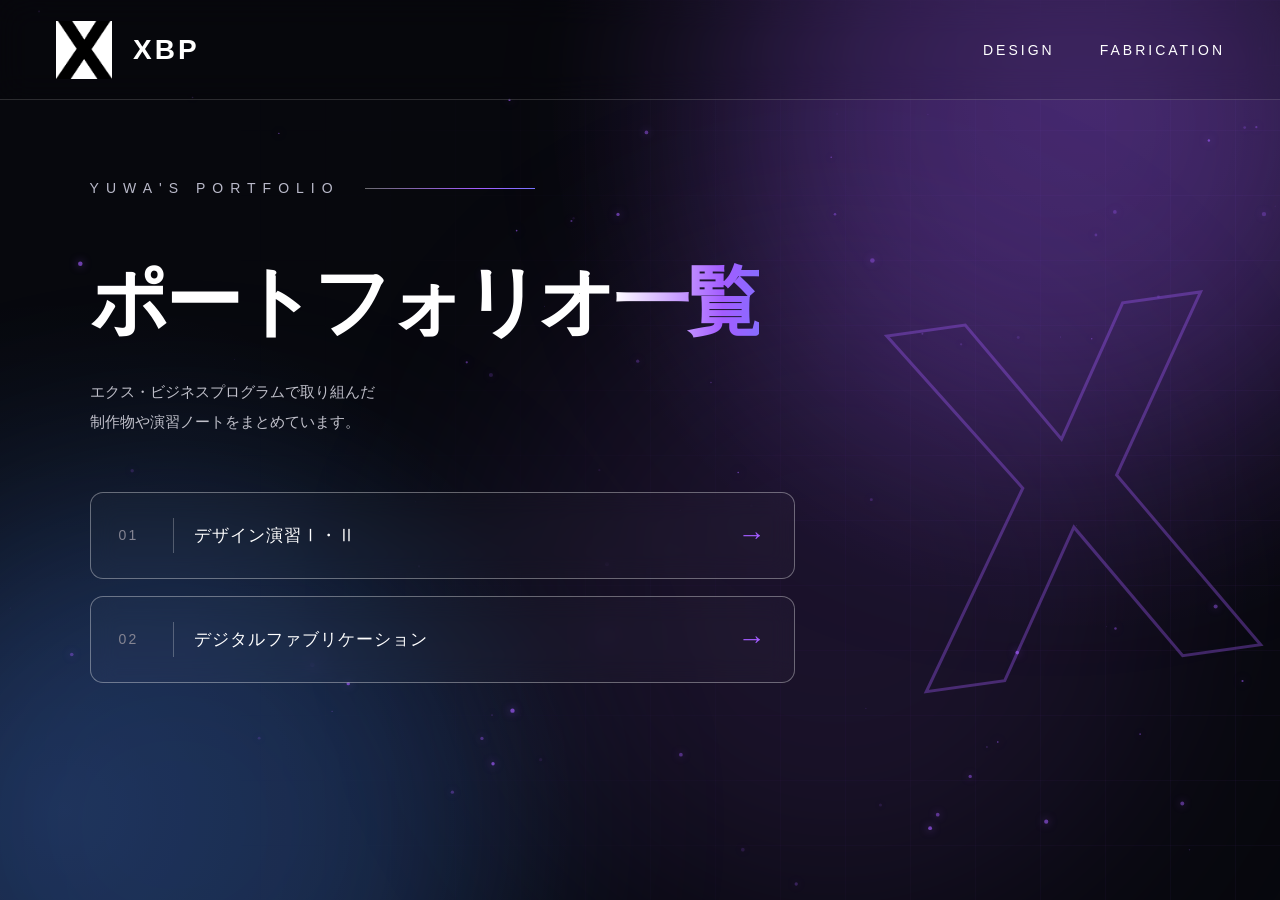
==== commit 76936477: "変更4" ====
--- a/index.html
+++ b/index.html
@@ -3,525 +3,419 @@
 <html lang="ja">
 
 <head>
-
     <meta charset="UTF-8">
-
-    <meta name="viewport"
-          content="width=device-width, initial-scale=1.0">
-
-    <title>XBP_portfolio</title>
-
-    <link rel="stylesheet" href="./css/style.css">
-
+    <meta name="viewport" content="width=device-width, initial-scale=1.0">
+
+    <title>YUWA'S PORTFOLIO</title>
+
+    <link rel="stylesheet" href="css/style.css">
+    <link rel="shortcut icon" href="images/xbp.ico">
 </head>
 
-
 <body class="portfolio-home">
 
-
-    <!-- =================================
-         動く背景
-    ================================== -->
-
+    <!-- 背景 -->
     <div class="aurora aurora-1"></div>
-
     <div class="aurora aurora-2"></div>
-
     <div class="aurora aurora-3"></div>
-
     <div class="background-grid"></div>
-
     <div class="mouse-light"></div>
-
-    <canvas id="particles" aria-hidden="true"></canvas>
-
-
-    <!-- =================================
-         ヘッダー
-    ================================== -->
-
+    <canvas id="particles"></canvas>
+    <div class="big-x">X</div>
+
+    <!-- ヘッダー -->
     <header>
 
         <div class="logo">
-
-            <a href="./index.html">
-
-                <img src="./images/0_XBlogo.png" alt="XBP">
-
+            <img src="images/0_XBlogo.png" alt="XBP">
+            <span>XBP</span>
+        </div>
+
+        <nav>
+            <a href="de12/index.html">DESIGN</a>
+            <a href="digi_fab/index.html">FABRICATION</a>
+        </nav>
+
+    </header>
+
+    <!-- メイン -->
+    <main>
+
+        <p class="small-title">
+            YUWA'S PORTFOLIO
+        </p>
+
+        <h1>
+            ポートフォリオ<span>一覧</span>
+        </h1>
+
+        <p class="description">
+            エクス・ビジネスプログラムで取り組んだ<br>
+            制作物や演習ノートをまとめています。
+        </p>
+
+        <div class="portfolio-list">
+
+            <a href="de12/index.html" class="portfolio-item">
+                <span class="number">01</span>
+                <strong>デザイン演習Ⅰ・Ⅱ</strong>
+                <span class="arrow">→</span>
             </a>
 
-            <span>XBP</span>
+            <a href="digi_fab/index.html" class="portfolio-item">
+                <span class="number">02</span>
+                <strong>デジタルファブリケーション</strong>
+                <span class="arrow">→</span>
+            </a>
 
         </div>
 
-
-        <nav>
-
-            <a href="./index.html">HOME</a>
-
-            <a href="#">ABOUT</a>
-
-            <a href="./index.html">PORTFOLIO</a>
-
-        </nav>
-
-    </header>
-
-
-    <!-- =================================
-         メイン
-    ================================== -->
-
-    <main>
-
-        <p class="small-title">
-
-            YUWA'S PORTFOLIO
-
+    </main>
+
+    <!-- 隠しメニュー -->
+    <dialog id="secret-panel">
+
+        <p class="secret-access">ACCESS GRANTED</p>
+
+        <h2 class="secret-heading">SECRET MODE</h2>
+
+        <p class="secret-description">
+            隠しコマンドの入力に成功しました。<br>
+            カラーテーマを選択してください。
         </p>
 
-
-        <h1>
-
-            yuuwaの<br>
-
-            <span>ポートフォリオ一覧</span>
-
-        </h1>
-
-
-        <p class="description">
-
-            デザイン演習Ⅰ・Ⅱとデジタルファブリケーションの作品をまとめています。
-
-        </p>
-
-
-        <!-- ポートフォリオ一覧 -->
-
-        <div class="portfolio-list">
-
-
-            <!-- デザイン演習 -->
-
-            <a href="./de12/index.html"
-               class="portfolio-item">
-
-                <span class="number">01</span>
-
-                <strong>デザイン演習Ⅰ・Ⅱ</strong>
-
-                <span class="arrow">→</span>
-
-            </a>
-
-
-            <!-- デジタルファブリケーション -->
-
-            <a href="./digi_fab/index.html"
-               class="portfolio-item">
-
-                <span class="number">02</span>
-
-                <strong>デジタルファブリケーション</strong>
-
-                <span class="arrow">→</span>
-
-            </a>
+        <div class="secret-colors">
+
+            <button class="secret-color-button" data-color="original">
+                <span style="--swatch:#a35cff"></span>
+                ORIGINAL
+            </button>
+
+            <button class="secret-color-button" data-color="ocean">
+                <span style="--swatch:#30b8ff"></span>
+                OCEAN
+            </button>
+
+            <button class="secret-color-button" data-color="crimson">
+                <span style="--swatch:#ff426b"></span>
+                CRIMSON
+            </button>
+
+            <button class="secret-color-button" data-color="gold">
+                <span style="--swatch:#d7a84b"></span>
+                GOLD
+            </button>
+
+            <button class="secret-color-button" data-color="emerald">
+                <span style="--swatch:#25cf91"></span>
+                EMERALD
+            </button>
 
         </div>
 
-    </main>
-
-
-    <!-- =================================
-         背景の巨大なX
-    ================================== -->
-
-    <div class="big-x" aria-hidden="true">
-
-        X
-
-    </div>
-
-
-    <!-- =================================
-         JavaScript
-    ================================== -->
+        <button id="secret-close">RETURN</button>
+
+    </dialog>
 
     <script>
 
-
-        // アニメーション設定
-
-        const reducedMotion = window.matchMedia(
-            "(prefers-reduced-motion: reduce)"
-        );
-
-
-        // =================================
-        // マウスに追従する光
-        // =================================
-
-        const mouseLight =
-            document.querySelector(".mouse-light");
-
-        document.addEventListener("pointermove", function(event) {
+        // カラーテーマの復元
+
+        const body = document.body;
+        const panel = document.getElementById("secret-panel");
+
+        const validThemes = [
+            "original", "ocean", "crimson", "gold", "emerald"
+        ];
+
+        function restoreTheme() {
+            try {
+                const saved = localStorage.getItem("xbp-secret-theme");
+
+                body.dataset.theme = validThemes.includes(saved)
+                    ? saved
+                    : "original";
+            } catch {
+                body.dataset.theme = "original";
+            }
+        }
+
+        restoreTheme();
+
+
+        // 隠しコマンド
+
+        const command = [
+            "ArrowUp",
+            "ArrowUp",
+            "ArrowDown",
+            "ArrowDown",
+            "ArrowLeft",
+            "ArrowRight",
+            "ArrowLeft",
+            "ArrowRight",
+            "b",
+            "a"
+        ];
+
+        let keys = [];
+
+        document.addEventListener("keydown", function(event) {
+
+            if (panel.open || event.repeat ||
+                event.ctrlKey || event.altKey || event.metaKey) {
+                return;
+            }
+
+            keys.push(event.key.toLowerCase());
+
+            keys = keys.slice(-command.length);
 
             if (
-                reducedMotion.matches ||
-                event.pointerType !== "mouse"
+                keys.join(",") ===
+                command.join(",").toLowerCase()
             ) {
-                return;
-            }
-
-            mouseLight.style.left =
-                event.clientX + "px";
-
-            mouseLight.style.top =
-                event.clientY + "px";
-
-            mouseLight.style.opacity = "1";
-
-        });
-
-
-        document.documentElement.addEventListener(
-            "pointerleave",
-            function() {
-
-                mouseLight.style.opacity = "0";
-
-            }
-        );
-
-
-        // =================================
-        // 光の粒子
-        // =================================
-
-        const canvas =
-            document.getElementById("particles");
-
-        const ctx = canvas.getContext("2d");
-
-        let particles = [];
-
-        let animationId = null;
-
-
-        // 画面サイズ
-
-        function resizeCanvas() {
-
-            canvas.width = window.innerWidth;
-
-            canvas.height = window.innerHeight;
-
-        }
-
-        resizeCanvas();
-
-        window.addEventListener(
-            "resize",
-            resizeCanvas
-        );
-
-
-        // 粒子の数
-
-        const particleCount =
-            window.innerWidth < 700 ? 30 : 100;
-
-
-        // 粒子を作成
-
-        for (let i = 0; i < particleCount; i++) {
-
-            particles.push({
-
-                x:
-                    Math.random() * canvas.width,
-
-                y:
-                    Math.random() * canvas.height,
-
-                size:
-                    Math.random() * 2 + 0.3,
-
-                speedX:
-                    (Math.random() - 0.5) * 0.45,
-
-                speedY:
-                    (Math.random() - 0.5) * 0.45,
-
-                opacity:
-                    Math.random() * 0.6 + 0.1,
-
-                phase:
-                    Math.random() * Math.PI * 2,
-
-                color:
-                    Math.random() > 0.5
-                        ? "160, 110, 255"
-                        : "90, 150, 255"
+
+                keys = [];
+
+                panel.showModal();
+
+            }
+
+        });
+
+
+        // カラー変更
+
+        document.querySelectorAll(".secret-color-button")
+            .forEach(function(button) {
+
+                button.addEventListener("click", function() {
+
+                    const theme = button.dataset.color;
+
+                    body.dataset.theme = theme;
+
+                    try {
+                        localStorage.setItem(
+                            "xbp-secret-theme",
+                            theme
+                        );
+                    } catch {}
+
+                    panel.close();
+
+                    keys = [];
+
+                });
 
             });
 
-        }
-
-
-        // 粒子を動かす
-
-        function animateParticles() {
-
-            ctx.clearRect(
-                0, 0,
-                canvas.width,
-                canvas.height
-            );
-
-            if (reducedMotion.matches) {
-
-                animationId = null;
-
-                return;
-
-            }
-
-            particles.forEach(function(particle) {
-
-                particle.x += particle.speedX;
-
-                particle.y += particle.speedY;
-
-                particle.phase += 0.015;
-
-
-                // 画面の端まで移動した場合
-
-                if (particle.x > canvas.width) {
-
-                    particle.x = 0;
-
-                }
-
-                if (particle.x < 0) {
-
-                    particle.x = canvas.width;
-
-                }
-
-                if (particle.y > canvas.height) {
-
-                    particle.y = 0;
-
-                }
-
-                if (particle.y < 0) {
-
-                    particle.y = canvas.height;
-
-                }
-
-
-                // 粒子の明るさ
-
-                const brightness =
-                    particle.opacity *
-                    (0.65 + Math.sin(particle.phase) * 0.35);
-
-
-                // 粒子を描画
-
-                ctx.beginPath();
-
-                ctx.arc(
-                    particle.x,
-                    particle.y,
-                    particle.size,
-                    0,
-                    Math.PI * 2
-                );
-
-                ctx.fillStyle =
-                    "rgba(" +
-                    particle.color +
-                    "," +
-                    brightness +
-                    ")";
-
-                ctx.shadowBlur = 10;
-
-                ctx.shadowColor =
-                    "rgb(" + particle.color + ")";
-
-                ctx.fill();
+
+        // メニューを閉じる
+
+        document.getElementById("secret-close")
+            .addEventListener("click", function() {
+
+                panel.close();
+
+                keys = [];
 
             });
 
-            animationId =
-                requestAnimationFrame(animateParticles);
-
-        }
-
-
-        if (ctx && !reducedMotion.matches) {
-
-            animateParticles();
-
-        }
-
-
-        // アニメーション設定の変更
-
-        reducedMotion.addEventListener("change", function() {
-
-            if (!ctx) {
-                return;
-            }
-
-            if (reducedMotion.matches) {
-
-                cancelAnimationFrame(animationId);
-
-                animationId = null;
-
-                ctx.clearRect(
-                    0, 0,
-                    canvas.width,
-                    canvas.height
-                );
-
-            } else if (animationId === null) {
-
-                animateParticles();
-
-            }
-
-        });
-
-
-        // =================================
-        // カード内のマウス追従エフェクト
-        // =================================
-
-        document.querySelectorAll(".portfolio-item").forEach(
-            function(card) {
-
-                card.addEventListener("pointermove", function(event) {
-
-                    const rect =
-                        card.getBoundingClientRect();
-
-                    const x =
-                        event.clientX - rect.left;
-
-                    const y =
-                        event.clientY - rect.top;
+        panel.addEventListener("close", function() {
+            keys = [];
+        });
+
+
+        // マウス追従ライト
+
+        const light = document.querySelector(".mouse-light");
+
+        document.addEventListener("mousemove", function(event) {
+
+            light.style.left = event.clientX + "px";
+            light.style.top = event.clientY + "px";
+            light.style.opacity = "1";
+
+        });
+
+        document.documentElement.addEventListener("mouseleave", function() {
+            light.style.opacity = "0";
+        });
+
+
+        // カードの発光
+
+        document.querySelectorAll(".portfolio-item, .note-card")
+            .forEach(function(card) {
+
+                card.addEventListener("mousemove", function(event) {
+
+                    const rect = card.getBoundingClientRect();
 
                     card.style.setProperty(
                         "--mouse-x",
-                        x + "px"
+                        event.clientX - rect.left + "px"
                     );
 
                     card.style.setProperty(
                         "--mouse-y",
-                        y + "px"
+                        event.clientY - rect.top + "px"
                     );
 
                 });
 
-            }
-        );
-
-
-        // =================================
-        // ページ切り替え
-        // =================================
-
-        let isLeaving = false;
-
-        document.querySelectorAll("a[href]").forEach(
-            function(link) {
-
-                link.addEventListener("click", function(event) {
-
-                    const destination =
-                        link.getAttribute("href");
-
-                    if (
-
-                        event.defaultPrevented ||
-
-                        event.button !== 0 ||
-
-                        !destination ||
-
-                        destination.startsWith("#") ||
-
-                        link.origin !== window.location.origin ||
-
-                        link.hasAttribute("download") ||
-
-                        (link.target && link.target !== "_self") ||
-
-                        event.ctrlKey ||
-
-                        event.shiftKey ||
-
-                        event.altKey ||
-
-                        event.metaKey ||
-
-                        reducedMotion.matches
-
-                    ) {
-
-                        return;
-
-                    }
-
-                    event.preventDefault();
-
-                    if (isLeaving) {
-
-                        return;
-
-                    }
-
-                    isLeaving = true;
-
-                    document.body.classList.add(
-                        "page-exit"
-                    );
-
-                    setTimeout(function() {
-
-                        window.location.href = link.href;
-
-                    }, 350);
-
+            });
+
+
+        // クリック時の波紋
+
+        document.addEventListener("click", function(event) {
+
+            if (panel.open || panel.contains(event.target)) {
+                return;
+            }
+
+            const ripple = document.createElement("div");
+
+            ripple.className = "secret-ripple";
+
+            ripple.style.left = event.clientX + "px";
+            ripple.style.top = event.clientY + "px";
+
+            body.appendChild(ripple);
+
+            setTimeout(function() {
+                ripple.remove();
+            }, 800);
+
+        });
+
+
+        // 背景の光の粒子
+
+        const canvas = document.getElementById("particles");
+        const ctx = canvas.getContext("2d");
+
+        let particles = [];
+
+        function resizeCanvas() {
+
+            canvas.width = window.innerWidth;
+            canvas.height = window.innerHeight;
+
+            particles = [];
+
+            const count = window.innerWidth < 700 ? 30 : 90;
+
+            for (let i = 0; i < count; i++) {
+
+                particles.push({
+                    x: Math.random() * canvas.width,
+                    y: Math.random() * canvas.height,
+                    size: Math.random() * 2 + 0.3,
+                    vx: (Math.random() - 0.5) * 0.4,
+                    vy: (Math.random() - 0.5) * 0.4,
+                    opacity: Math.random() * 0.6 + 0.1
                 });
 
             }
-        );
-
-
-        // 戻るボタンへの対応
+
+        }
+
+        function animateParticles() {
+
+            ctx.clearRect(0, 0, canvas.width, canvas.height);
+
+            const color = getComputedStyle(body)
+                .getPropertyValue("--ar").trim();
+
+            particles.forEach(function(p) {
+
+                p.x = (p.x + p.vx + canvas.width) % canvas.width;
+
+                p.y = (p.y + p.vy + canvas.height) % canvas.height;
+
+                ctx.beginPath();
+
+                ctx.arc(p.x, p.y, p.size, 0, Math.PI * 2);
+
+                ctx.fillStyle = `rgba(${color}, ${p.opacity})`;
+
+                ctx.shadowBlur = 8;
+                ctx.shadowColor = `rgb(${color})`;
+
+                ctx.fill();
+
+            });
+
+            requestAnimationFrame(animateParticles);
+
+        }
+
+        resizeCanvas();
+
+        if (!matchMedia("(prefers-reduced-motion: reduce)").matches) {
+            animateParticles();
+        }
+
+        window.addEventListener("resize", resizeCanvas);
+
+
+        // ページ移動時のアニメーション
+
+        document.querySelectorAll("a[href]").forEach(function(link) {
+
+            link.addEventListener("click", function(event) {
+
+                if (event.ctrlKey || event.metaKey ||
+                    event.shiftKey || event.altKey ||
+                    link.target === "_blank" ||
+                    link.origin !== location.origin ||
+                    matchMedia("(prefers-reduced-motion: reduce)").matches) {
+                    return;
+                }
+
+                event.preventDefault();
+
+                body.classList.add("page-exit");
+
+                setTimeout(function() {
+                    location.href = link.href;
+                }, 350);
+
+            });
+
+        });
+
+
+        // ページ間でカラーを共有
 
         window.addEventListener("pageshow", function() {
 
-            document.body.classList.remove("page-exit");
-
-            isLeaving = false;
-
-        });
-
+            body.classList.remove("page-exit");
+
+            restoreTheme();
+
+            keys = [];
+
+            if (panel.open) {
+                panel.close();
+            }
+
+        });
+
+        window.addEventListener("storage", function(event) {
+
+            if (event.key === "xbp-secret-theme") {
+                restoreTheme();
+            }
+
+        });
 
     </script>
 
-
 </body>
 
 </html>
--- a/css/style.css
+++ b/css/style.css
@@ -1,875 +1,299 @@
 
 /* ==========================================
-   全体設定
+   基本設定
 ========================================== */
 
 * {
-
+    margin: 0;
+    padding: 0;
     box-sizing: border-box;
-
-    margin: 0;
-
-    padding: 0;
-
-}
-
+}
+
+html {
+    overflow-x: hidden;
+}
 
 body {
 
+    --a: #a35cff;
+    --b: #4f8cff;
+    --ar: 163, 92, 255;
+    --br: 79, 140, 255;
+
     min-height: 100vh;
 
+    color: white;
+
+    font-family:
+        "Noto Sans JP",
+        "Yu Gothic",
+        sans-serif;
+
     background:
-
         radial-gradient(
             circle at 85% 10%,
-            rgba(70, 60, 180, 0.25),
+            rgba(var(--ar), 0.18),
+            transparent 40%
+        ),
+        radial-gradient(
+            circle at 5% 90%,
+            rgba(var(--br), 0.15),
             transparent 35%
         ),
-
-        radial-gradient(
-            circle at 5% 90%,
-            rgba(90, 40, 200, 0.25),
-            transparent 30%
+        #07080d;
+
+    overflow-x: hidden;
+
+}
+
+
+/* ==========================================
+   カラーテーマ
+========================================== */
+
+/* 紫・初期カラー */
+
+body[data-theme="original"] {
+
+    --a: #a35cff;
+    --b: #4f8cff;
+    --ar: 163, 92, 255;
+    --br: 79, 140, 255;
+
+}
+
+
+/* 青 */
+
+body[data-theme="ocean"] {
+
+    --a: #30b8ff;
+    --b: #5be6ed;
+    --ar: 48, 184, 255;
+    --br: 91, 230, 237;
+
+}
+
+
+/* 赤 */
+
+body[data-theme="crimson"] {
+
+    --a: #ff426b;
+    --b: #ff994f;
+    --ar: 255, 66, 107;
+    --br: 255, 153, 79;
+
+}
+
+
+/* 金 */
+
+body[data-theme="gold"] {
+
+    --a: #d7a84b;
+    --b: #ffdf91;
+    --ar: 215, 168, 75;
+    --br: 255, 223, 145;
+
+}
+
+
+/* 緑 */
+
+body[data-theme="emerald"] {
+
+    --a: #25cf91;
+    --b: #a1ffca;
+    --ar: 37, 207, 145;
+    --br: 161, 255, 202;
+
+}
+
+
+::selection {
+
+    background: var(--a);
+
+    color: #07080d;
+
+}
+
+
+a:focus-visible,
+button:focus-visible {
+
+    outline: 2px solid var(--a);
+
+    outline-offset: 5px;
+
+}
+
+
+.portfolio-home {
+
+    position: relative;
+
+    isolation: isolate;
+
+    transition: opacity 0.35s ease;
+
+}
+
+
+.portfolio-home.page-exit {
+
+    opacity: 0;
+
+}
+
+
+/* ==========================================
+   固定背景
+   余計な空白が発生しないようにする
+========================================== */
+
+.aurora,
+.background-grid,
+.mouse-light,
+#particles,
+.big-x,
+.page-bg {
+
+    position: fixed !important;
+
+    pointer-events: none;
+
+    margin: 0;
+
+    padding: 0;
+
+}
+
+
+/* ==========================================
+   オーロラ背景
+========================================== */
+
+.aurora {
+
+    width: 650px;
+
+    height: 650px;
+
+    border-radius: 50%;
+
+    filter: blur(110px);
+
+    z-index: -1;
+
+    animation:
+        auroraMove 14s
+        infinite alternate ease-in-out;
+
+}
+
+
+.aurora-1 {
+
+    top: -200px;
+
+    right: -100px;
+
+    background:
+        rgba(var(--ar), 0.28);
+
+}
+
+
+.aurora-2 {
+
+    bottom: -250px;
+
+    left: -150px;
+
+    background:
+        rgba(var(--br), 0.22);
+
+    animation-duration: 18s;
+
+    animation-direction: alternate-reverse;
+
+}
+
+
+.aurora-3 {
+
+    top: 30%;
+
+    left: 40%;
+
+    background:
+        rgba(var(--ar), 0.12);
+
+    animation-duration: 20s;
+
+    animation-delay: -6s;
+
+}
+
+
+@keyframes auroraMove {
+
+    from {
+
+        transform: translate(0, 0);
+
+    }
+
+    to {
+
+        transform:
+            translate(100px, 80px)
+            scale(1.2);
+
+    }
+
+}
+
+
+/* ==========================================
+   背景グリッド
+========================================== */
+
+.background-grid,
+#particles,
+.page-bg {
+
+    inset: 0;
+
+    width: 100%;
+
+    height: 100%;
+
+}
+
+
+.background-grid {
+
+    z-index: -1;
+
+    background-image:
+
+        linear-gradient(
+            rgba(var(--ar), 0.045) 1px,
+            transparent 1px
         ),
-
-        #07080d;
-
-    color: white;
-
-    font-family:
-
-        "Noto Sans JP",
-
-        "Yu Gothic",
-
-        sans-serif;
-
-    overflow-x: hidden;
-
-}
-
-
-.portfolio-home {
-
-    position: relative;
-
-    isolation: isolate;
-
-    transition: opacity 0.35s ease;
-
-}
-
-
-::selection {
-
-    background: #935cff;
-
-    color: white;
-
-}
-
-
-/* ==========================================
-   ヘッダー
-========================================== */
-
-header {
-
-    height: 100px;
-
-    display: flex;
-
-    align-items: center;
-
-    padding: 0 55px;
-
-    border-bottom:
-        1px solid rgba(255, 255, 255, 0.15);
-
-    position: relative;
-
-    z-index: 10;
-
-}
-
-
-.portfolio-home header {
-
-    animation:
-        headerAppear 0.8s ease both;
-
-    background:
-        rgba(7, 8, 13, 0.15);
-
-    backdrop-filter: blur(15px);
-
-}
-
-
-/* ==========================================
-   ロゴ
-========================================== */
-
-.logo {
-
-    display: flex;
-
-    align-items: center;
-
-    gap: 20px;
-
-}
-
-
-.logo img {
-
-    width: 58px;
-
-    height: 58px;
-
-    object-fit: contain;
-
-    transition: 0.4s ease;
-
-}
-
-
-.logo img:hover {
-
-    transform: scale(1.1);
-
-    filter:
-        drop-shadow(0 0 15px #a35cff);
-
-}
-
-
-.logo span {
-
-    font-size: 28px;
-
-    font-weight: bold;
-
-    letter-spacing: 3px;
-
-}
-
-
-/* ==========================================
-   ナビゲーション
-========================================== */
-
-nav {
-
-    margin-left: auto;
-
-    display: flex;
-
-    gap: 45px;
-
-}
-
-
-nav a {
-
-    color: white;
-
-    text-decoration: none;
-
-    font-size: 14px;
-
-    letter-spacing: 3px;
-
-    position: relative;
-
-    transition: 0.3s ease;
-
-}
-
-
-nav a::after {
-
-    content: "";
-
-    position: absolute;
-
-    left: 0;
-
-    bottom: -10px;
-
-    width: 0;
-
-    height: 2px;
-
-    background:
 
         linear-gradient(
             90deg,
-            #8d5cff,
-            #4d8cff
-        );
-
-    transition: 0.3s ease;
-
-}
-
-
-nav a:hover {
-
-    color: #a982ff;
-
-    text-shadow:
-        0 0 15px #9c64ff;
-
-}
-
-
-nav a:hover::after {
-
-    width: 100%;
-
-}
-
-
-/* ==========================================
-   メイン
-========================================== */
-
-main {
-
-    position: relative;
-
-    z-index: 2;
-
-    padding-top: 80px;
-
-    padding-left: 7%;
-
-    max-width: 900px;
-
-}
-
-
-.portfolio-home main {
-
-    padding-bottom: 70px;
-
-}
-
-
-/* ==========================================
-   小さいタイトル
-========================================== */
-
-.small-title {
-
-    font-size: 14px;
-
-    letter-spacing: 7px;
-
-    color: #b9b9c9;
-
-    margin-bottom: 65px;
-
-    display: flex;
-
-    align-items: center;
-
-}
-
-
-.portfolio-home .small-title {
-
-    animation:
-        fadeUp 0.8s 0.2s ease both;
-
-}
-
-
-.small-title::after {
-
-    content: "";
-
-    width: 170px;
-
-    height: 1px;
-
-    margin-left: 25px;
-
-    background:
-        rgba(255, 255, 255, 0.4);
-
-}
-
-
-.portfolio-home .small-title::after {
-
-    background:
-
-        linear-gradient(
-            90deg,
-            rgba(255, 255, 255, 0.4),
-            #a35cff,
-            #4f8cff,
-            transparent
-        );
-
-    background-size: 200% 100%;
-
-    animation:
-        lineFlow 5s infinite linear;
-
-}
-
-
-@keyframes lineFlow {
-
-    from {
-
-        background-position: 200% 0;
-
-    }
-
-    to {
-
-        background-position: 0% 0;
-
-    }
-
-}
-
-
-/* ==========================================
-   メインタイトル
-========================================== */
-
-h1 {
-
-    font-size: 78px;
-
-    line-height: 1.05;
-
-    font-weight: 800;
-
-    letter-spacing: -4px;
-
-    margin-bottom: 35px;
-
-    white-space: nowrap;
-
-}
-
-
-.portfolio-home h1 {
-
-    animation:
-        fadeUp 1s 0.4s ease both;
-
-}
-
-
-h1 span {
-
-    background:
-
-        linear-gradient(
-            90deg,
-            #ffffff 10%,
-            #e8dcff 35%,
-            #a35cff 70%,
-            #4f8cff 100%
-        );
-
-    -webkit-background-clip: text;
-
-    background-clip: text;
-
-    color: transparent;
-
-}
-
-
-/* タイトルの色が変化する */
-
-.portfolio-home h1 span {
-
-    background:
-
-        linear-gradient(
-            90deg,
-            #ffffff,
-            #e8dcff,
-            #a35cff,
-            #4f8cff,
-            #69dfff,
-            #bd72ff,
-            #ffffff
-        );
-
-    background-size: 300% 100%;
-
-    -webkit-background-clip: text;
-
-    background-clip: text;
-
-    color: transparent;
-
-    animation:
-        gradientFlow 6s infinite ease-in-out;
-
-}
-
-
-@keyframes gradientFlow {
-
-    0%, 100% {
-
-        background-position: 0% 50%;
-
-    }
-
-    50% {
-
-        background-position: 100% 50%;
-
-    }
-
-}
-
-
-/* ==========================================
-   説明文
-========================================== */
-
-.description {
-
-    color: #c0c0ca;
-
-    font-size: 15px;
-
-    line-height: 2;
-
-    margin-bottom: 55px;
-
-}
-
-
-.portfolio-home .description {
-
-    animation:
-        fadeUp 1s 0.6s ease both;
-
-}
-
-
-/* ==========================================
-   ポートフォリオ一覧
-========================================== */
-
-.portfolio-list {
-
-    width: 705px;
-
-    max-width: 90vw;
-
-    display: flex;
-
-    flex-direction: column;
-
-    gap: 17px;
-
-}
-
-
-.portfolio-home .portfolio-list {
-
-    animation:
-        fadeUp 1s 0.8s ease both;
-
-}
-
-
-/* ==========================================
-   ポートフォリオカード
-========================================== */
-
-.portfolio-item {
-
-    height: 87px;
-
-    padding: 0 28px;
-
-    border:
-        1px solid rgba(255, 255, 255, 0.35);
-
-    border-radius: 13px;
-
-    background:
-        rgba(255, 255, 255, 0.025);
-
-    backdrop-filter: blur(12px);
-
-    display: flex;
-
-    align-items: center;
-
-    color: white;
-
-    text-decoration: none;
-
-    position: relative;
-
-    overflow: hidden;
-
-    transition:
-
-        transform 0.4s ease,
-
-        border-color 0.4s ease,
-
-        background 0.4s ease,
-
-        box-shadow 0.4s ease;
-
-}
-
-
-/* カード内の文字を光より前にする */
-
-.portfolio-item > * {
-
-    position: relative;
-
-    z-index: 2;
-
-}
-
-
-/* ==========================================
-   カード番号
-========================================== */
-
-.number {
-
-    color: #858593;
-
-    font-size: 14px;
-
-    letter-spacing: 2px;
-
-    width: 55px;
-
-    flex-shrink: 0;
-
-    margin-right: 20px;
-
-    border-right:
-        1px solid rgba(255, 255, 255, 0.25);
-
-    height: 35px;
-
-    display: flex;
-
-    align-items: center;
-
-    transition: 0.3s ease;
-
-}
-
-
-/* ==========================================
-   作品名
-========================================== */
-
-.portfolio-item strong {
-
-    font-size: 17px;
-
-    font-weight: 500;
-
-    letter-spacing: 1px;
-
-}
-
-
-/* ==========================================
-   矢印
-========================================== */
-
-.arrow {
-
-    margin-left: auto;
-
-    font-size: 28px;
-
-    color: #9c64ff;
-
-    transition: 0.3s ease;
-
-}
-
-
-/* ==========================================
-   カードのホバー演出
-========================================== */
-
-.portfolio-item:hover {
-
-    transform:
-        translateX(12px) scale(1.02);
-
-    border-color: #a675ff;
-
-    background:
-
-        linear-gradient(
-            90deg,
-            rgba(130, 70, 255, 0.18),
-            rgba(60, 100, 255, 0.06)
-        );
-
-    box-shadow:
-
-        0 0 30px rgba(140, 80, 255, 0.3),
-
-        inset 0 0 20px rgba(100, 60, 255, 0.08);
-
-}
-
-
-.portfolio-item:hover .arrow {
-
-    transform: translateX(8px);
-
-    color: white;
-
-    text-shadow:
-        0 0 12px #a35cff;
-
-}
-
-
-.portfolio-item:hover .number {
-
-    color: #c9a5ff;
-
-}
-
-
-.portfolio-item:active {
-
-    transform: scale(0.98);
-
-}
-
-
-/* ==========================================
-   カードを横切る光
-========================================== */
-
-.portfolio-home .portfolio-item::before {
-
-    content: "";
-
-    position: absolute;
-
-    top: 0;
-
-    left: -100%;
-
-    width: 100%;
-
-    height: 100%;
-
-    background:
-
-        linear-gradient(
-            110deg,
-            transparent,
-            rgba(255, 255, 255, 0.15),
-            transparent
-        );
-
-    transition: left 0.7s ease;
-
-    pointer-events: none;
-
-}
-
-
-.portfolio-home .portfolio-item:hover::before {
-
-    left: 100%;
-
-}
-
-
-/* ==========================================
-   カード内のマウス追従
-========================================== */
-
-.portfolio-home .portfolio-item::after {
-
-    content: "";
-
-    position: absolute;
-
-    inset: 0;
-
-    background:
-
-        radial-gradient(
-            circle at
-            var(--mouse-x, 50%)
-            var(--mouse-y, 50%),
-            rgba(165, 110, 255, 0.25),
-            transparent 180px
-        );
-
-    opacity: 0;
-
-    transition: opacity 0.3s ease;
-
-    pointer-events: none;
-
-}
-
-
-.portfolio-home .portfolio-item:hover::after {
-
-    opacity: 1;
-
-}
-
-
-/* ==========================================
-   オーロラ背景
-========================================== */
-
-.aurora {
-
-    position: fixed;
-
-    width: 650px;
-
-    height: 650px;
-
-    border-radius: 50%;
-
-    filter: blur(120px);
-
-    pointer-events: none;
-
-    z-index: -1;
-
-}
-
-
-.aurora-1 {
-
-    top: -200px;
-
-    right: -100px;
-
-    background:
-        rgba(85, 45, 220, 0.28);
-
-    animation:
-        auroraMove 12s infinite alternate ease-in-out;
-
-}
-
-
-.aurora-2 {
-
-    bottom: -250px;
-
-    left: -150px;
-
-    background:
-        rgba(140, 40, 220, 0.25);
-
-    animation:
-        auroraMove 16s infinite alternate-reverse ease-in-out;
-
-}
-
-
-.aurora-3 {
-
-    top: 30%;
-
-    left: 40%;
-
-    background:
-        rgba(30, 90, 220, 0.18);
-
-    animation:
-        auroraMove 20s infinite alternate ease-in-out;
-
-}
-
-
-@keyframes auroraMove {
-
-    0% {
-
-        transform:
-            translate(0, 0) scale(1);
-
-    }
-
-    50% {
-
-        transform:
-            translate(100px, -80px) scale(1.2);
-
-    }
-
-    100% {
-
-        transform:
-            translate(-80px, 100px) scale(0.9);
-
-        filter:
-            blur(120px) hue-rotate(35deg);
-
-    }
-
-}
-
-
-/* ==========================================
-   近未来的なグリッド背景
-========================================== */
-
-.background-grid {
-
-    position: fixed;
-
-    inset: 0;
-
-    z-index: -1;
-
-    pointer-events: none;
-
-    background-image:
-
-        linear-gradient(
-            rgba(150, 110, 255, 0.045) 1px,
-            transparent 1px
-        ),
-
-        linear-gradient(
-            90deg,
-            rgba(150, 110, 255, 0.045) 1px,
+            rgba(var(--ar), 0.045) 1px,
             transparent 1px
         );
 
     background-size: 65px 65px;
 
     mask-image:
-
         linear-gradient(
             to left,
             black,
@@ -884,12 +308,6 @@
 
 @keyframes gridMove {
 
-    from {
-
-        background-position: 0 0;
-
-    }
-
     to {
 
         background-position: 65px 65px;
@@ -899,53 +317,86 @@
 }
 
 
-/* ==========================================
-   背景の巨大なX
+.page-bg {
+
+    z-index: -3;
+
+    background: #08090d;
+
+}
+
+
+/* ==========================================
+   光の粒子
+========================================== */
+
+#particles {
+
+    display: block;
+
+    z-index: 1;
+
+}
+
+
+/* ==========================================
+   マウス追従ライト
+========================================== */
+
+.mouse-light {
+
+    top: 0;
+
+    left: 0;
+
+    width: 500px;
+
+    height: 500px;
+
+    border-radius: 50%;
+
+    background:
+        radial-gradient(
+            circle,
+            rgba(var(--ar), 0.18),
+            transparent 65%
+        );
+
+    transform: translate(-50%, -50%);
+
+    z-index: 1;
+
+    opacity: 0;
+
+    transition: opacity 0.5s;
+
+}
+
+
+/* ==========================================
+   巨大なX
 ========================================== */
 
 .big-x {
 
-    position: fixed;
-
-    right: -80px;
-
-    bottom: -250px;
-
-    z-index: -1;
-
-    font-size: 600px;
+    right: 3vw;
+
+    top: 230px;
+
+    font-size: 520px;
+
+    font-weight: 900;
 
     line-height: 1;
 
-    font-weight: 900;
-
-    color:
-        rgba(20, 15, 60, 0.25);
+    color: transparent;
 
     -webkit-text-stroke:
-        3px rgba(100, 70, 255, 0.35);
-
-    text-shadow:
-        0 0 40px rgba(90, 60, 255, 0.15);
-
-    pointer-events: none;
-
-}
-
-
-.portfolio-home .big-x {
-
-    right: 3vw;
-
-    top: 230px;
-
-    bottom: auto;
-
-    font-size: 520px;
-
-    color: transparent;
+        3px rgba(var(--ar), 0.35);
 
     z-index: 0;
+
+    user-select: none;
 
     transform: rotate(-8deg);
 
@@ -960,652 +411,1311 @@
     0%, 100% {
 
         transform:
-            translateY(0) rotate(-8deg);
+            translateY(0)
+            rotate(-8deg);
 
         -webkit-text-stroke:
-            3px rgba(110, 80, 255, 0.35);
+            3px rgba(var(--ar), 0.35);
+
+    }
+
+    50% {
+
+        transform:
+            translateY(-35px)
+            rotate(-2deg);
+
+        -webkit-text-stroke:
+            3px rgba(var(--br), 0.65);
 
         text-shadow:
-            0 0 30px rgba(100, 70, 255, 0.15);
+            0 0 60px rgba(var(--br), 0.25);
+
+    }
+
+}
+
+
+/* ==========================================
+   ヘッダー
+========================================== */
+
+header {
+
+    height: 100px;
+
+    display: flex;
+
+    align-items: center;
+
+    padding: 0 55px;
+
+    border-bottom:
+        1px solid rgba(255,255,255,0.15);
+
+    position: relative;
+
+    z-index: 10;
+
+}
+
+
+.portfolio-home header {
+
+    background: #07080d26;
+
+    backdrop-filter: blur(15px);
+
+    animation:
+        headerAppear 0.8s ease both;
+
+}
+
+
+.logo {
+
+    display: flex;
+
+    align-items: center;
+
+    gap: 20px;
+
+}
+
+
+.logo img {
+
+    width: 58px;
+
+    height: 58px;
+
+    object-fit: contain;
+
+    transition: 0.4s;
+
+}
+
+
+.logo img:hover,
+.home-logo:hover img {
+
+    transform: scale(1.1);
+
+    filter:
+        drop-shadow(0 0 15px var(--a));
+
+}
+
+
+.logo span {
+
+    font-size: 28px;
+
+    font-weight: bold;
+
+    letter-spacing: 3px;
+
+}
+
+
+/* ==========================================
+   ナビゲーション
+========================================== */
+
+nav {
+
+    margin-left: auto;
+
+    display: flex;
+
+    gap: 45px;
+
+}
+
+
+nav a {
+
+    color: white;
+
+    text-decoration: none;
+
+    font-size: 14px;
+
+    letter-spacing: 3px;
+
+    position: relative;
+
+    transition: 0.3s;
+
+}
+
+
+nav a::after {
+
+    content: "";
+
+    position: absolute;
+
+    left: 0;
+
+    bottom: -10px;
+
+    width: 0;
+
+    height: 2px;
+
+    background:
+        linear-gradient(
+            90deg,
+            var(--a),
+            var(--b)
+        );
+
+    transition: 0.3s;
+
+}
+
+
+nav a:hover {
+
+    color: var(--a);
+
+    text-shadow:
+        0 0 15px var(--a);
+
+}
+
+
+nav a:hover::after {
+
+    width: 100%;
+
+}
+
+
+/* ==========================================
+   メインコンテンツ
+========================================== */
+
+main {
+
+    position: relative;
+
+    z-index: 2;
+
+    padding:
+        80px 0 70px 7%;
+
+    max-width: 1100px;
+
+}
+
+
+.small-title {
+
+    font-size: 14px;
+
+    letter-spacing: 7px;
+
+    color: #b9b9c9;
+
+    margin-bottom: 65px;
+
+    display: flex;
+
+    align-items: center;
+
+    animation:
+        fadeUp 0.8s 0.2s ease both;
+
+}
+
+
+.small-title::after {
+
+    content: "";
+
+    width: 170px;
+
+    height: 1px;
+
+    margin-left: 25px;
+
+    background:
+        linear-gradient(
+            90deg,
+            #ffffff66,
+            var(--a),
+            var(--b),
+            transparent
+        );
+
+    background-size: 200% 100%;
+
+    animation:
+        lineFlow 5s infinite linear;
+
+}
+
+
+/* ==========================================
+   タイトル
+========================================== */
+
+h1 {
+
+    font-size:
+        clamp(36px, 6vw, 78px);
+
+    line-height: 1.05;
+
+    font-weight: 800;
+
+    letter-spacing: -4px;
+
+    margin-bottom: 35px;
+
+    white-space: nowrap;
+
+}
+
+
+.portfolio-home h1 {
+
+    animation:
+        fadeUp 1s 0.4s ease both;
+
+}
+
+
+h1 span {
+
+    background:
+        linear-gradient(
+            90deg,
+            #ffffff,
+            var(--a),
+            var(--b),
+            #ffffff,
+            var(--a)
+        );
+
+    background-size: 300% 100%;
+
+    -webkit-background-clip: text;
+
+    background-clip: text;
+
+    color: transparent;
+
+    animation:
+        gradientFlow 6s infinite ease-in-out;
+
+}
+
+
+.description {
+
+    color: #c0c0ca;
+
+    font-size: 15px;
+
+    line-height: 2;
+
+    margin-bottom: 55px;
+
+    animation:
+        fadeUp 1s 0.6s ease both;
+
+}
+
+
+/* ==========================================
+   ポートフォリオ一覧
+========================================== */
+
+.portfolio-list {
+
+    width: 705px;
+
+    max-width: 86vw;
+
+    display: flex;
+
+    flex-direction: column;
+
+    gap: 17px;
+
+    animation:
+        fadeUp 1s 0.8s ease both;
+
+}
+
+
+.portfolio-item,
+.note-card {
+
+    display: flex;
+
+    align-items: center;
+
+    position: relative;
+
+    overflow: hidden;
+
+    color: white;
+
+    text-decoration: none;
+
+    background: #ffffff06;
+
+    border:
+        1px solid #ffffff59;
+
+    backdrop-filter: blur(12px);
+
+    transition:
+        transform 0.4s,
+        border-color 0.4s,
+        background 0.4s,
+        box-shadow 0.4s;
+
+}
+
+
+.portfolio-item {
+
+    min-height: 87px;
+
+    padding: 0 28px;
+
+    border-radius: 13px;
+
+}
+
+
+.portfolio-item strong {
+
+    font-size: 17px;
+
+    font-weight: 500;
+
+    letter-spacing: 1px;
+
+}
+
+
+.number {
+
+    color: #858593;
+
+    font-size: 14px;
+
+    letter-spacing: 2px;
+
+    width: 55px;
+
+    height: 35px;
+
+    flex-shrink: 0;
+
+    margin-right: 20px;
+
+    border-right:
+        1px solid #ffffff40;
+
+    display: flex;
+
+    align-items: center;
+
+}
+
+
+.arrow,
+.note-arrow {
+
+    margin-left: auto;
+
+    padding-left: 12px;
+
+    color: var(--a);
+
+    font-size: 28px;
+
+    transition: 0.3s;
+
+}
+
+
+.portfolio-item > *,
+.note-card > * {
+
+    position: relative;
+
+    z-index: 2;
+
+}
+
+
+/* ==========================================
+   カードのホバーエフェクト
+========================================== */
+
+.portfolio-item:hover,
+.note-card:hover {
+
+    transform:
+        translateX(10px)
+        scale(1.015);
+
+    border-color: var(--a);
+
+    background:
+        linear-gradient(
+            90deg,
+            rgba(var(--ar), 0.18),
+            rgba(var(--br), 0.06)
+        );
+
+    box-shadow:
+        0 0 30px rgba(var(--ar), 0.3);
+
+}
+
+
+.portfolio-item:hover .arrow,
+.note-card:hover .note-arrow {
+
+    transform: translateX(8px);
+
+    color: white;
+
+    text-shadow:
+        0 0 12px var(--a);
+
+}
+
+
+.portfolio-item:hover .number,
+.note-card:hover .note-number {
+
+    color: var(--a);
+
+}
+
+
+.portfolio-item:active,
+.note-card:active {
+
+    transform: scale(0.98);
+
+}
+
+
+.portfolio-item::before,
+.note-card::before {
+
+    content: "";
+
+    position: absolute;
+
+    inset: 0;
+
+    background:
+        linear-gradient(
+            110deg,
+            transparent,
+            #ffffff26,
+            transparent
+        );
+
+    transform: translateX(-100%);
+
+    transition: transform 0.7s;
+
+    pointer-events: none;
+
+}
+
+
+.portfolio-item:hover::before,
+.note-card:hover::before {
+
+    transform: translateX(100%);
+
+}
+
+
+.portfolio-item::after,
+.note-card::after {
+
+    content: "";
+
+    position: absolute;
+
+    inset: 0;
+
+    background:
+        radial-gradient(
+            circle at
+            var(--mouse-x, 50%)
+            var(--mouse-y, 50%),
+            rgba(var(--ar), 0.25),
+            transparent 180px
+        );
+
+    opacity: 0;
+
+    transition: opacity 0.3s;
+
+    pointer-events: none;
+
+}
+
+
+.portfolio-item:hover::after,
+.note-card:hover::after {
+
+    opacity: 1;
+
+}
+
+
+/* ==========================================
+   2階層目のヘッダー
+========================================== */
+
+.sub-header {
+
+    width: 100%;
+
+    padding-left: 7%;
+
+}
+
+
+.home-logo {
+
+    display: block;
+
+    width: 58px;
+
+    height: 58px;
+
+    flex-shrink: 0;
+
+}
+
+
+.home-logo img {
+
+    width: 100%;
+
+    height: 100%;
+
+    object-fit: contain;
+
+    transition: 0.4s;
+
+}
+
+
+.top-title {
+
+    margin-left: 35px;
+
+    font-size: 13px;
+
+    letter-spacing: 7px;
+
+    color: #bfc0d0;
+
+    white-space: nowrap;
+
+}
+
+
+.header-line {
+
+    width: 190px;
+
+    height: 1px;
+
+    margin-left: 35px;
+
+    background:
+        linear-gradient(
+            90deg,
+            transparent,
+            var(--a),
+            var(--b),
+            transparent
+        );
+
+    background-size: 200% 100%;
+
+    animation:
+        lineFlow 5s infinite linear;
+
+}
+
+
+/* ==========================================
+   2階層目のメイン
+========================================== */
+
+.sub-main {
+
+    width: 1000px;
+
+    max-width: 86vw;
+
+    margin-left: 7%;
+
+    padding:
+        45px 0 70px;
+
+}
+
+
+.sub-small-title {
+
+    font-size: 13px;
+
+    letter-spacing: 6px;
+
+    color: #9d9eaf;
+
+    margin-bottom: 18px;
+
+    animation:
+        fadeUp 0.8s 0.1s ease both;
+
+}
+
+
+.sub-page-title {
+
+    margin: 0;
+
+    font-size:
+        clamp(26px, 4vw, 56px);
+
+    line-height: 1.15;
+
+    letter-spacing: -2px;
+
+    font-weight: 800;
+
+    white-space: nowrap;
+
+}
+
+
+/* デジタルファブリケーションの改行防止 */
+
+.fabrication-title {
+
+    font-size:
+        clamp(16px, 5.2vw, 56px);
+
+    white-space: nowrap;
+
+}
+
+
+.fabrication-title span {
+
+    white-space: nowrap;
+
+}
+
+
+.sub-description {
+
+    margin-top: 25px;
+
+    margin-bottom: 65px;
+
+    max-width: 720px;
+
+    color: #b7b8c5;
+
+    font-size: 14px;
+
+    line-height: 2;
+
+    animation:
+        fadeUp 1s 0.5s ease both;
+
+}
+
+
+/* ==========================================
+   演習ノート一覧
+========================================== */
+
+.portfolio-section {
+
+    width: 800px;
+
+    max-width: 100%;
+
+    margin-bottom: 65px;
+
+    animation:
+        fadeUp 0.9s 0.4s ease both;
+
+}
+
+
+.section-heading {
+
+    display: flex;
+
+    align-items: center;
+
+    margin-bottom: 20px;
+
+}
+
+
+.section-number {
+
+    width: 55px;
+
+    min-width: 55px;
+
+    height: 35px;
+
+    display: flex;
+
+    align-items: center;
+
+    color: #858694;
+
+    font-size: 13px;
+
+    letter-spacing: 2px;
+
+    border-right:
+        1px solid #ffffff40;
+
+}
+
+
+.section-heading h2 {
+
+    margin-left: 20px;
+
+    font-size: 24px;
+
+    font-weight: 600;
+
+    letter-spacing: 1px;
+
+}
+
+
+.note-list {
+
+    display: flex;
+
+    flex-direction: column;
+
+    gap: 14px;
+
+    padding-left: 75px;
+
+}
+
+
+.note-card {
+
+    width: 100%;
+
+    min-height: 72px;
+
+    padding: 0 25px;
+
+    border-radius: 10px;
+
+    border-color: #ffffff40;
+
+}
+
+
+.note-number {
+
+    width: 45px;
+
+    min-width: 45px;
+
+    font-size: 13px;
+
+    letter-spacing: 2px;
+
+    color: #858694;
+
+}
+
+
+.note-title {
+
+    font-size: 15px;
+
+    font-weight: 500;
+
+    letter-spacing: 1px;
+
+    color: #f3f3f7;
+
+}
+
+
+.note-arrow {
+
+    font-size: 25px;
+
+}
+
+
+/* ==========================================
+   戻るボタン
+========================================== */
+
+.back-home {
+
+    display: block;
+
+    width: fit-content;
+
+    margin-bottom: 30px;
+
+    color: #b9b9c9;
+
+    text-decoration: none;
+
+    font-size: 13px;
+
+    letter-spacing: 2px;
+
+    padding: 15px 25px;
+
+    border:
+        1px solid #ffffff33;
+
+    border-radius: 8px;
+
+    background: #ffffff06;
+
+    position: relative;
+
+    z-index: 3;
+
+    transition: 0.25s;
+
+}
+
+
+.back-home:hover {
+
+    color: white;
+
+    border-color: var(--a);
+
+    box-shadow:
+        0 0 20px rgba(var(--ar), 0.3);
+
+    transform: translateX(5px);
+
+}
+
+
+/* ==========================================
+   アニメーション
+========================================== */
+
+@keyframes fadeUp {
+
+    from {
+
+        opacity: 0;
+
+        transform: translateY(25px);
+
+    }
+
+    to {
+
+        opacity: 1;
+
+        transform: translateY(0);
+
+    }
+
+}
+
+
+@keyframes headerAppear {
+
+    from {
+
+        opacity: 0;
+
+        transform: translateY(-20px);
+
+    }
+
+    to {
+
+        opacity: 1;
+
+        transform: translateY(0);
+
+    }
+
+}
+
+
+@keyframes gradientFlow {
+
+    0%, 100% {
+
+        background-position: 0% 50%;
 
     }
 
     50% {
 
-        transform:
-            translateY(-35px) rotate(-2deg);
-
-        -webkit-text-stroke:
-            3px rgba(90, 140, 255, 0.65);
-
-        text-shadow:
-            0 0 60px rgba(90, 100, 255, 0.3);
-
-    }
-
-}
-
-
-/* ==========================================
-   マウスに追従する背景の光
-========================================== */
-
-.mouse-light {
+        background-position: 100% 50%;
+
+    }
+
+}
+
+
+@keyframes lineFlow {
+
+    from {
+
+        background-position: 200% 0;
+
+    }
+
+    to {
+
+        background-position: 0 0;
+
+    }
+
+}
+
+
+/* ==========================================
+   隠しカラーメニュー
+========================================== */
+
+#secret-panel {
 
     position: fixed;
 
-    top: 0;
-
-    left: 0;
-
-    width: 500px;
-
-    height: 500px;
+    inset: 0;
+
+    margin: auto;
+
+    width: min(650px, 92vw);
+
+    max-height: 90vh;
+
+    overflow: auto;
+
+    padding: 45px 30px;
+
+    border:
+        1px solid var(--a);
+
+    border-radius: 20px;
+
+    color: white;
+
+    text-align: center;
+
+    background:
+        radial-gradient(
+            circle at top,
+            rgba(var(--ar), 0.15),
+            transparent 60%
+        ),
+        #10101b;
+
+    box-shadow:
+        0 0 70px rgba(var(--ar), 0.4);
+
+}
+
+
+#secret-panel:not([open]) {
+
+    display: none;
+
+}
+
+
+#secret-panel[open] {
+
+    animation:
+        secretAppear 0.4s ease both;
+
+}
+
+
+#secret-panel::backdrop {
+
+    background:
+        rgba(5, 5, 13, 0.9);
+
+    backdrop-filter: blur(10px);
+
+}
+
+
+@keyframes secretAppear {
+
+    from {
+
+        opacity: 0;
+
+        transform: scale(0.95);
+
+    }
+
+    to {
+
+        opacity: 1;
+
+        transform: scale(1);
+
+    }
+
+}
+
+
+.secret-access {
+
+    color: var(--a);
+
+    font-size: 12px;
+
+    letter-spacing: 5px;
+
+    margin-bottom: 18px;
+
+    text-shadow:
+        0 0 15px var(--a);
+
+}
+
+
+.secret-heading {
+
+    font-size:
+        clamp(26px, 6vw, 48px);
+
+    letter-spacing: 4px;
+
+    margin-bottom: 18px;
+
+    background:
+        linear-gradient(
+            90deg,
+            white,
+            var(--a),
+            var(--b)
+        );
+
+    -webkit-background-clip: text;
+
+    background-clip: text;
+
+    color: transparent;
+
+}
+
+
+.secret-description {
+
+    color: #b9b9c9;
+
+    font-size: 14px;
+
+    line-height: 1.8;
+
+}
+
+
+.secret-colors {
+
+    display: flex;
+
+    flex-wrap: wrap;
+
+    justify-content: center;
+
+    gap: 25px;
+
+    margin: 40px 0;
+
+}
+
+
+.secret-color-button {
+
+    display: flex;
+
+    flex-direction: column;
+
+    align-items: center;
+
+    gap: 14px;
+
+    padding: 5px;
+
+    background: transparent;
+
+    border: none;
+
+    color: white;
+
+    cursor: pointer;
+
+    font-size: 10px;
+
+    letter-spacing: 1px;
+
+}
+
+
+.secret-color-button span {
+
+    display: block;
+
+    width: 48px;
+
+    height: 48px;
 
     border-radius: 50%;
 
-    background:
-
-        radial-gradient(
-            circle,
-            rgba(130, 80, 255, 0.18),
-            transparent 65%
-        );
+    background: var(--swatch);
+
+    border:
+        2px solid #ffffff88;
+
+    box-shadow:
+        0 0 18px var(--swatch);
+
+    transition:
+        transform 0.25s,
+        box-shadow 0.25s;
+
+}
+
+
+.secret-color-button:hover span {
+
+    transform: scale(1.2);
+
+    box-shadow:
+        0 0 35px var(--swatch);
+
+}
+
+
+.secret-color-button:active span {
+
+    transform: scale(0.95);
+
+}
+
+
+#secret-close {
+
+    padding: 14px 30px;
+
+    border:
+        1px solid #ffffff55;
+
+    border-radius: 8px;
+
+    background: #ffffff08;
+
+    color: white;
+
+    cursor: pointer;
+
+    letter-spacing: 3px;
+
+    transition: 0.3s;
+
+}
+
+
+#secret-close:hover {
+
+    border-color: var(--a);
+
+    color: var(--a);
+
+    box-shadow:
+        0 0 20px rgba(var(--ar), 0.2);
+
+}
+
+
+/* ==========================================
+   クリック時の波紋
+========================================== */
+
+.secret-ripple {
+
+    position: fixed !important;
+
+    width: 12px;
+
+    height: 12px;
+
+    border:
+        2px solid var(--a);
+
+    border-radius: 50%;
+
+    box-shadow:
+        0 0 15px var(--a);
+
+    pointer-events: none;
+
+    z-index: 100;
 
     transform:
         translate(-50%, -50%);
 
-    pointer-events: none;
-
-    z-index: 1;
-
-    opacity: 0;
-
-    transition:
-        opacity 0.5s ease;
-
-}
-
-
-/* ==========================================
-   光の粒子
-========================================== */
-
-#particles {
-
-    position: fixed;
-
-    inset: 0;
-
-    width: 100%;
-
-    height: 100%;
-
-    pointer-events: none;
-
-    z-index: 1;
-
-}
-
-
-/* ==========================================
-   登場アニメーション
-========================================== */
-
-@keyframes fadeUp {
-
-    from {
+    animation:
+        ripple 0.8s ease-out forwards;
+
+}
+
+
+@keyframes ripple {
+
+    to {
+
+        transform:
+            translate(-50%, -50%)
+            scale(16);
 
         opacity: 0;
 
-        transform:
-            translateY(35px);
-
-    }
-
-    to {
-
-        opacity: 1;
-
-        transform:
-            translateY(0);
-
-    }
-
-}
-
-
-@keyframes headerAppear {
-
-    from {
-
-        opacity: 0;
-
-        transform:
-            translateY(-20px);
-
-    }
-
-    to {
-
-        opacity: 1;
-
-        transform:
-            translateY(0);
-
-    }
-
-}
-
-
-/* ==========================================
-   ページ切り替え
-========================================== */
-
-.portfolio-home.page-exit {
-
-    opacity: 0;
-
-}
-
-
-/* ==========================================
-
-   デザイン演習ページ
-   2階層目
-
-========================================== */
-
-
-/* ==========================================
-   2階層目の背景
-========================================== */
-
-.page-bg {
-
-    position: fixed;
-
-    inset: 0;
-
-    z-index: -3;
-
-    background:
-
-        radial-gradient(
-            circle at 85% 20%,
-            rgba(75, 55, 180, 0.18),
-            transparent 40%
-        ),
-
-        radial-gradient(
-            circle at 10% 90%,
-            rgba(90, 50, 180, 0.15),
-            transparent 45%
-        ),
-
-        #08090d;
-
-}
-
-
-/* ==========================================
-   2階層目のヘッダー
-========================================== */
-
-.sub-header {
-
-    width: 100%;
-
-    height: 100px;
-
-    display: flex;
-
-    align-items: center;
-
-    padding-left: 7%;
-
-    box-sizing: border-box;
-
-    position: relative;
-
-    z-index: 5;
-
-}
-
-
-/* ==========================================
-   XBPロゴ
-========================================== */
-
-.home-logo {
-
-    display: block;
-
-    width: 58px;
-
-    height: 58px;
-
-}
-
-
-.home-logo img {
-
-    width: 100%;
-
-    height: 100%;
-
-    object-fit: contain;
-
-}
-
-
-/* ==========================================
-   YUWA'S PORTFOLIO
-========================================== */
-
-.top-title {
-
-    margin-left: 35px;
-
-    font-size: 13px;
-
-    letter-spacing: 7px;
-
-    color: #bfc0d0;
-
-    white-space: nowrap;
-
-}
-
-
-.header-line {
-
-    width: 190px;
-
-    height: 1px;
-
-    margin-left: 35px;
-
-    background:
-        rgba(255, 255, 255, 0.3);
-
-}
-
-
-/* ==========================================
-   2階層目のメイン
-========================================== */
-
-.sub-main {
-
-    width: 900px;
-
-    max-width: 82vw;
-
-    margin-left: 7%;
-
-    padding-top: 45px;
-
-    padding-bottom: 120px;
-
-    position: relative;
-
-    z-index: 2;
-
-}
-
-
-/* ==========================================
-   小さいタイトル
-========================================== */
-
-.sub-small-title {
-
-    font-size: 13px;
-
-    letter-spacing: 6px;
-
-    color: #9d9eaf;
-
-    margin-bottom: 18px;
-
-}
-
-
-/* ==========================================
-   ページタイトル
-========================================== */
-
-.sub-page-title {
-
-    margin: 0;
-
-    font-size: 65px;
-
-    line-height: 1.1;
-
-    letter-spacing: -2px;
-
-    font-weight: 800;
-
-    color: white;
-
-}
-
-
-.sub-page-title span {
-
-    background:
-
-        linear-gradient(
-            90deg,
-            #c38cff 0%,
-            #8c6cff 50%,
-            #5e8fff 100%
-        );
-
-    -webkit-background-clip: text;
-
-    background-clip: text;
-
-    color: transparent;
-
-}
-
-
-/* ==========================================
-   説明
-========================================== */
-
-.sub-description {
-
-    margin-top: 25px;
-
-    margin-bottom: 65px;
-
-    max-width: 720px;
-
-    color: #b7b8c5;
-
-    font-size: 14px;
-
-    line-height: 2;
-
-}
-
-
-/* ==========================================
-   セクション
-========================================== */
-
-.portfolio-section {
-
-    width: 800px;
-
-    max-width: 100%;
-
-    margin-bottom: 65px;
-
-}
-
-
-.section-heading {
-
-    display: flex;
-
-    align-items: center;
-
-    margin-bottom: 20px;
-
-}
-
-
-/* ==========================================
-   セクション番号
-========================================== */
-
-.section-number {
-
-    width: 55px;
-
-    min-width: 55px;
-
-    height: 35px;
-
-    display: flex;
-
-    align-items: center;
-
-    color: #858694;
-
-    font-size: 13px;
-
-    letter-spacing: 2px;
-
-    border-right:
-        1px solid rgba(255, 255, 255, 0.25);
-
-}
-
-
-/* ==========================================
-   セクションタイトル
-========================================== */
-
-.section-heading h2 {
-
-    margin: 0 0 0 20px;
-
-    font-size: 24px;
-
-    font-weight: 600;
-
-    color: white;
-
-    letter-spacing: 1px;
-
-}
-
-
-/* ==========================================
-   カード一覧
-========================================== */
-
-.note-list {
-
-    display: flex;
-
-    flex-direction: column;
-
-    gap: 14px;
-
-    padding-left: 75px;
-
-}
-
-
-/* ==========================================
-   ノートカード
-========================================== */
-
-.note-card {
-
-    width: 100%;
-
-    min-height: 72px;
-
-    box-sizing: border-box;
-
-    padding: 0 25px;
-
-    display: flex;
-
-    align-items: center;
-
-    text-decoration: none;
-
-    color: white;
-
-    border:
-        1px solid rgba(255, 255, 255, 0.25);
-
-    border-radius: 10px;
-
-    background:
-        rgba(255, 255, 255, 0.025);
-
-    transition:
-
-        transform 0.25s ease,
-
-        border-color 0.25s ease,
-
-        background 0.25s ease,
-
-        box-shadow 0.25s ease;
-
-}
-
-
-/* ==========================================
-   ノート番号
-========================================== */
-
-.note-number {
-
-    width: 45px;
-
-    min-width: 45px;
-
-    font-size: 13px;
-
-    letter-spacing: 2px;
-
-    color: #777887;
-
-}
-
-
-/* ==========================================
-   ノートタイトル
-========================================== */
-
-.note-title {
-
-    font-size: 15px;
-
-    font-weight: 500;
-
-    letter-spacing: 1px;
-
-    color: #f3f3f7;
-
-}
-
-
-/* ==========================================
-   ノートの矢印
-========================================== */
-
-.note-arrow {
-
-    margin-left: auto;
-
-    font-size: 25px;
-
-    color: #9a62ff;
-
-    transition:
-
-        transform 0.25s ease,
-
-        color 0.25s ease;
-
-}
-
-
-/* ==========================================
-   ノートのホバー
-========================================== */
-
-.note-card:hover {
-
-    transform:
-        translateX(8px);
-
-    border-color:
-        rgba(145, 95, 255, 0.8);
-
-    background:
-
-        linear-gradient(
-            90deg,
-            rgba(120, 70, 255, 0.12),
-            rgba(80, 100, 255, 0.04)
-        );
-
-    box-shadow:
-        0 0 25px rgba(120, 80, 255, 0.12);
-
-}
-
-
-.note-card:hover .note-arrow {
-
-    transform:
-        translateX(8px);
-
-    color: white;
-
-}
-
-
-/* ==========================================
-   PORTFOLIOへ戻る
-========================================== */
-
-.back-home {
-
-    display: block;
-
-    width: fit-content;
-
-    margin-left: 7%;
-
-    margin-bottom: 70px;
-
-    color: #999aaa;
-
-    text-decoration: none;
-
-    font-size: 13px;
-
-    letter-spacing: 2px;
-
-    transition: 0.25s ease;
-
-}
-
-
-.back-home:hover {
-
-    color: white;
-
-    transform:
-        translateX(5px);
-
-}
-
-
-/* ==========================================
-   キーボード操作
-========================================== */
-
-a:focus-visible {
-
-    outline: 2px solid #b68cff;
-
-    outline-offset: 5px;
+    }
 
 }
 
@@ -1616,7 +1726,6 @@
 
 @media (max-width: 700px) {
 
-
     header {
 
         height: 80px;
@@ -1625,8 +1734,8 @@
 
     }
 
-
-    .logo img {
+    .logo img,
+    .home-logo {
 
         width: 45px;
 
@@ -1634,39 +1743,35 @@
 
     }
 
-
     .logo span {
 
         font-size: 22px;
 
     }
 
-
     nav {
 
         display: none;
 
     }
 
-
     main {
 
-        padding: 60px 25px;
-
-    }
-
+        padding:
+            60px 25px;
+
+    }
 
     .small-title {
 
         font-size: 11px;
 
-        letter-spacing: 5px;
+        letter-spacing: 4px;
 
         margin-bottom: 45px;
 
     }
 
-
     .small-title::after {
 
         width: 70px;
@@ -1675,10 +1780,10 @@
 
     }
 
-
     h1 {
 
-        font-size: clamp(30px, 9vw, 48px);
+        font-size:
+            clamp(26px, 8vw, 48px);
 
         letter-spacing: -2px;
 
@@ -1686,29 +1791,27 @@
 
     }
 
-
     .description {
 
         font-size: 13px;
 
     }
 
-
     .portfolio-list {
 
         width: 100%;
 
-    }
-
+        max-width: 100%;
+
+    }
 
     .portfolio-item {
 
-        height: 75px;
-
-        padding: 0 20px;
-
-    }
-
+        min-height: 75px;
+
+        padding: 0 18px;
+
+    }
 
     .portfolio-item strong {
 
@@ -1716,54 +1819,39 @@
 
     }
 
-
-    .portfolio-item:hover {
+    .number {
+
+        width: 35px;
+
+        margin-right: 12px;
+
+    }
+
+    .arrow {
+
+        font-size: 23px;
+
+    }
+
+    .portfolio-item:hover,
+    .note-card:hover {
 
         transform: translateX(4px);
 
     }
 
-
-    .number {
-
-        width: 35px;
-
-        margin-right: 12px;
-
-    }
-
-
-    .arrow {
-
-        font-size: 23px;
-
-    }
-
-
     .big-x {
 
         font-size: 350px;
 
         right: -120px;
 
+        top: auto;
+
         bottom: -100px;
 
     }
 
-
-    .portfolio-home .big-x {
-
-        font-size: 350px;
-
-        right: -120px;
-
-        top: auto;
-
-        bottom: -100px;
-
-    }
-
-
     .aurora {
 
         width: 350px;
@@ -1774,40 +1862,23 @@
 
     }
 
-
     .mouse-light {
 
         display: none;
 
     }
 
-
     .background-grid {
 
         background-size: 45px 45px;
 
     }
 
-
-    /* 2階層目 */
-
     .sub-header {
 
-        height: 80px;
-
-        padding-left: 25px;
-
-    }
-
-
-    .home-logo {
-
-        width: 45px;
-
-        height: 45px;
-
-    }
-
+        padding: 0 25px;
+
+    }
 
     .top-title {
 
@@ -1815,10 +1886,9 @@
 
         font-size: 10px;
 
-        letter-spacing: 4px;
-
-    }
-
+        letter-spacing: 3px;
+
+    }
 
     .header-line {
 
@@ -1826,30 +1896,47 @@
 
     }
 
-
     .sub-main {
 
+        width: auto;
+
         max-width: none;
 
-        width: auto;
-
-        margin-left: 25px;
-
-        margin-right: 25px;
-
-        padding-top: 35px;
-
-    }
-
+        margin: 0 25px;
+
+        padding: 35px 0 60px;
+
+    }
+
+    .sub-small-title {
+
+        font-size: 11px;
+
+        letter-spacing: 3px;
+
+    }
 
     .sub-page-title {
 
-        font-size: 45px;
+        font-size:
+            clamp(22px, 6vw, 40px);
 
         letter-spacing: -1px;
 
-    }
-
+        white-space: normal;
+
+    }
+
+    .fabrication-title {
+
+        font-size:
+            clamp(15px, 4.8vw, 32px);
+
+        letter-spacing: -1px;
+
+        white-space: nowrap;
+
+    }
 
     .sub-description {
 
@@ -1859,28 +1946,18 @@
 
     }
 
-
-    .portfolio-section {
-
-        width: 100%;
-
-    }
-
-
     .section-heading h2 {
 
         font-size: 19px;
 
     }
 
-
     .note-list {
 
         padding-left: 0;
 
     }
 
-
     .note-card {
 
         min-height: 62px;
@@ -1889,35 +1966,38 @@
 
     }
 
-
     .note-title {
 
         font-size: 13px;
 
     }
 
-
-    .back-home {
-
-        margin-left: 25px;
-
-    }
-
-}
-
-
-/* ==========================================
-   アニメーションを減らす設定への対応
+    .secret-colors {
+
+        gap: 18px;
+
+    }
+
+    .secret-color-button span {
+
+        width: 40px;
+
+        height: 40px;
+
+    }
+
+}
+
+
+/* ==========================================
+   アニメーション軽減設定
 ========================================== */
 
 @media (prefers-reduced-motion: reduce) {
 
     .portfolio-home,
-
     .portfolio-home *,
-
     .portfolio-home *::before,
-
     .portfolio-home *::after {
 
         animation: none !important;
@@ -1926,10 +2006,9 @@
 
     }
 
-
     #particles,
-
-    .mouse-light {
+    .mouse-light,
+    .secret-ripple {
 
         display: none;
 
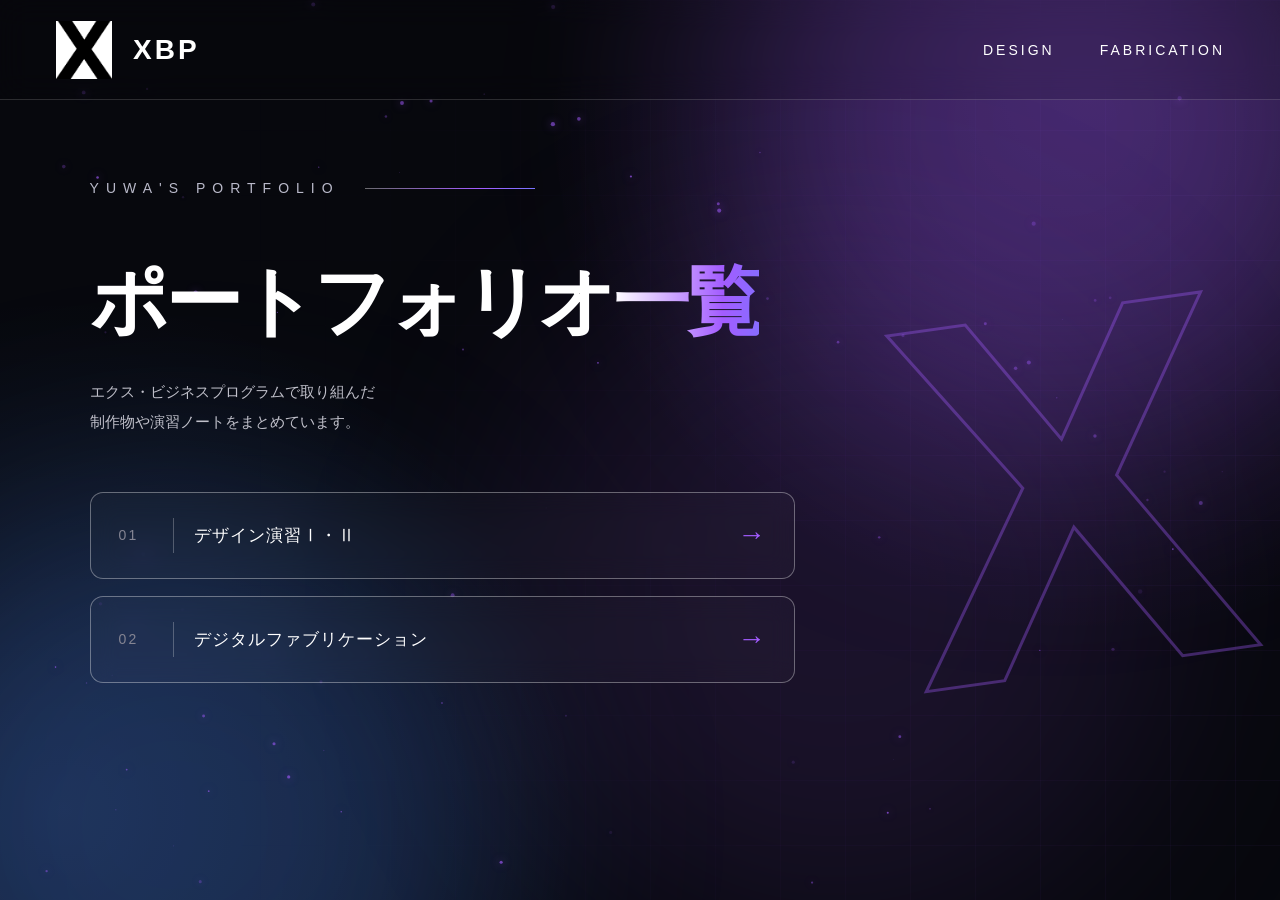
==== commit 2c0029a1: "変更５" ====
--- a/index.html
+++ b/index.html
@@ -3,6 +3,7 @@
 <html lang="ja">
 
 <head>
+
     <meta charset="UTF-8">
     <meta name="viewport" content="width=device-width, initial-scale=1.0">
 
@@ -10,11 +11,13 @@
 
     <link rel="stylesheet" href="css/style.css">
     <link rel="shortcut icon" href="images/xbp.ico">
+
 </head>
 
 <body class="portfolio-home">
 
     <!-- 背景 -->
+
     <div class="aurora aurora-1"></div>
     <div class="aurora aurora-2"></div>
     <div class="aurora aurora-3"></div>
@@ -23,22 +26,32 @@
     <canvas id="particles"></canvas>
     <div class="big-x">X</div>
 
+
     <!-- ヘッダー -->
+
     <header>
 
-        <div class="logo">
+        <div class="logo" id="secret-trigger">
+
             <img src="images/0_XBlogo.png" alt="XBP">
+
             <span>XBP</span>
+
         </div>
 
         <nav>
+
             <a href="de12/index.html">DESIGN</a>
+
             <a href="digi_fab/index.html">FABRICATION</a>
+
         </nav>
 
     </header>
 
+
     <!-- メイン -->
+
     <main>
 
         <p class="small-title">
@@ -50,65 +63,94 @@
         </h1>
 
         <p class="description">
+
             エクス・ビジネスプログラムで取り組んだ<br>
             制作物や演習ノートをまとめています。
+
         </p>
 
         <div class="portfolio-list">
 
             <a href="de12/index.html" class="portfolio-item">
+
                 <span class="number">01</span>
                 <strong>デザイン演習Ⅰ・Ⅱ</strong>
                 <span class="arrow">→</span>
+
             </a>
 
             <a href="digi_fab/index.html" class="portfolio-item">
+
                 <span class="number">02</span>
                 <strong>デジタルファブリケーション</strong>
                 <span class="arrow">→</span>
+
             </a>
 
         </div>
 
     </main>
 
-    <!-- 隠しメニュー -->
-    <dialog id="secret-panel">
-
-        <p class="secret-access">ACCESS GRANTED</p>
-
-        <h2 class="secret-heading">SECRET MODE</h2>
+
+    <!-- 隠しカラーメニュー -->
+
+    <dialog id="secret-panel" aria-labelledby="secret-title">
+
+        <p class="secret-access">
+            ACCESS GRANTED
+        </p>
+
+        <h2 class="secret-heading" id="secret-title">
+            SECRET MODE
+        </h2>
 
         <p class="secret-description">
+
             隠しコマンドの入力に成功しました。<br>
             カラーテーマを選択してください。
+
         </p>
 
         <div class="secret-colors">
 
             <button class="secret-color-button" data-color="original">
+
                 <span style="--swatch:#a35cff"></span>
+
                 ORIGINAL
+
             </button>
 
             <button class="secret-color-button" data-color="ocean">
+
                 <span style="--swatch:#30b8ff"></span>
+
                 OCEAN
+
             </button>
 
             <button class="secret-color-button" data-color="crimson">
+
                 <span style="--swatch:#ff426b"></span>
+
                 CRIMSON
+
             </button>
 
             <button class="secret-color-button" data-color="gold">
+
                 <span style="--swatch:#d7a84b"></span>
+
                 GOLD
+
             </button>
 
             <button class="secret-color-button" data-color="emerald">
+
                 <span style="--swatch:#25cf91"></span>
+
                 EMERALD
+
             </button>
 
         </div>
@@ -117,140 +159,277 @@
 
     </dialog>
 
+
     <script>
 
+        // ==========================================
+        // 基本設定
+        // ==========================================
+
+        const body = document.body;
+
+        const panel = document.getElementById("secret-panel");
+
+        const reducedMotion = matchMedia(
+            "(prefers-reduced-motion: reduce)"
+        );
+
+        const validThemes = [
+            "original",
+            "ocean",
+            "crimson",
+            "gold",
+            "emerald"
+        ];
+
+
+        // ==========================================
         // カラーテーマの復元
-
-        const body = document.body;
-        const panel = document.getElementById("secret-panel");
-
-        const validThemes = [
-            "original", "ocean", "crimson", "gold", "emerald"
-        ];
+        // ==========================================
 
         function restoreTheme() {
+
             try {
-                const saved = localStorage.getItem("xbp-secret-theme");
+
+                const saved = localStorage.getItem(
+                    "xbp-secret-theme"
+                );
 
                 body.dataset.theme = validThemes.includes(saved)
                     ? saved
                     : "original";
+
             } catch {
-                body.dataset.theme = "original";
-            }
+
+                body.dataset.theme ||= "original";
+
+            }
+
         }
 
         restoreTheme();
 
 
-        // 隠しコマンド
+        // ==========================================
+        // 隠しメニューの解放
+        // ==========================================
+
+        let keys = [];
+
+        let tapCount = 0;
+
+        let lastTap = 0;
+
+        function openSecret() {
+
+            keys = [];
+
+            tapCount = 0;
+
+            lastTap = 0;
+
+            if (!panel.open) {
+
+                panel.showModal();
+
+            }
+
+        }
+
+
+        // ==========================================
+        // PC版の隠しコマンド
+        // ↑ ↑ ↓ ↓ ← → ← → B A
+        // ==========================================
 
         const command = [
-            "ArrowUp",
-            "ArrowUp",
-            "ArrowDown",
-            "ArrowDown",
-            "ArrowLeft",
-            "ArrowRight",
-            "ArrowLeft",
-            "ArrowRight",
+
+            "arrowup",
+            "arrowup",
+            "arrowdown",
+            "arrowdown",
+            "arrowleft",
+            "arrowright",
+            "arrowleft",
+            "arrowright",
             "b",
             "a"
+
         ];
 
-        let keys = [];
-
         document.addEventListener("keydown", function(event) {
 
-            if (panel.open || event.repeat ||
-                event.ctrlKey || event.altKey || event.metaKey) {
+            if (
+                panel.open ||
+                event.repeat ||
+                event.ctrlKey ||
+                event.altKey ||
+                event.metaKey ||
+                event.isComposing
+            ) {
+
                 return;
+
             }
 
             keys.push(event.key.toLowerCase());
 
             keys = keys.slice(-command.length);
 
+            if (keys.join(",") === command.join(",")) {
+
+                event.preventDefault();
+
+                openSecret();
+
+            }
+
+        });
+
+
+        // ==========================================
+        // スマホ版の隠しコマンド
+        // XBPロゴを7回連続タップ
+        // ==========================================
+
+        const secretTrigger = document.getElementById(
+            "secret-trigger"
+        );
+
+        secretTrigger.style.touchAction = "manipulation";
+
+        secretTrigger.style.userSelect = "none";
+
+        secretTrigger.addEventListener("pointerup", function(event) {
+
             if (
-                keys.join(",") ===
-                command.join(",").toLowerCase()
+                panel.open ||
+                event.pointerType !== "touch" ||
+                !event.isPrimary
             ) {
 
-                keys = [];
-
-                panel.showModal();
+                return;
+
+            }
+
+            const now = Date.now();
+
+            if (now - lastTap > 700) {
+
+                tapCount = 0;
+
+            }
+
+            tapCount++;
+
+            lastTap = now;
+
+            if (tapCount >= 7) {
+
+                openSecret();
 
             }
 
         });
 
 
-        // カラー変更
+        // ==========================================
+        // カラーテーマ変更
+        // ==========================================
 
         document.querySelectorAll(".secret-color-button")
             .forEach(function(button) {
 
                 button.addEventListener("click", function() {
 
+                    if (!panel.open) return;
+
                     const theme = button.dataset.color;
 
                     body.dataset.theme = theme;
 
                     try {
+
                         localStorage.setItem(
                             "xbp-secret-theme",
                             theme
                         );
+
                     } catch {}
 
                     panel.close();
 
-                    keys = [];
-
                 });
 
             });
 
 
-        // メニューを閉じる
+        // ==========================================
+        // 隠しメニューを閉じる
+        // ==========================================
 
         document.getElementById("secret-close")
             .addEventListener("click", function() {
 
                 panel.close();
 
-                keys = [];
-
             });
 
         panel.addEventListener("close", function() {
+
             keys = [];
+
+            tapCount = 0;
+
+            lastTap = 0;
+
         });
 
 
+        // ==========================================
         // マウス追従ライト
+        // ==========================================
 
         const light = document.querySelector(".mouse-light");
 
-        document.addEventListener("mousemove", function(event) {
+        document.addEventListener("pointermove", function(event) {
+
+            if (
+                event.pointerType !== "mouse" ||
+                reducedMotion.matches
+            ) return;
 
             light.style.left = event.clientX + "px";
+
             light.style.top = event.clientY + "px";
+
             light.style.opacity = "1";
 
         });
 
-        document.documentElement.addEventListener("mouseleave", function() {
-            light.style.opacity = "0";
-        });
-
-
+        document.documentElement.addEventListener(
+            "pointerleave",
+            function() {
+
+                light.style.opacity = "0";
+
+            }
+        );
+
+
+        // ==========================================
         // カードの発光
+        // ==========================================
 
         document.querySelectorAll(".portfolio-item, .note-card")
             .forEach(function(card) {
 
-                card.addEventListener("mousemove", function(event) {
+                card.addEventListener("pointermove", function(event) {
+
+                    if (
+                        event.pointerType !== "mouse" ||
+                        reducedMotion.matches
+                    ) return;
 
                     const rect = card.getBoundingClientRect();
 
@@ -269,40 +448,54 @@
             });
 
 
+        // ==========================================
         // クリック時の波紋
+        // ==========================================
 
         document.addEventListener("click", function(event) {
 
-            if (panel.open || panel.contains(event.target)) {
-                return;
-            }
+            if (
+                panel.open ||
+                panel.contains(event.target) ||
+                reducedMotion.matches ||
+                !event.detail
+            ) return;
 
             const ripple = document.createElement("div");
 
             ripple.className = "secret-ripple";
 
             ripple.style.left = event.clientX + "px";
+
             ripple.style.top = event.clientY + "px";
 
             body.appendChild(ripple);
 
             setTimeout(function() {
+
                 ripple.remove();
-            }, 800);
+
+            }, 850);
 
         });
 
 
+        // ==========================================
         // 背景の光の粒子
+        // ==========================================
 
         const canvas = document.getElementById("particles");
+
         const ctx = canvas.getContext("2d");
 
         let particles = [];
 
+        let frameId = null;
+
         function resizeCanvas() {
 
             canvas.width = window.innerWidth;
+
             canvas.height = window.innerHeight;
 
             particles = [];
@@ -312,12 +505,19 @@
             for (let i = 0; i < count; i++) {
 
                 particles.push({
+
                     x: Math.random() * canvas.width,
+
                     y: Math.random() * canvas.height,
+
                     size: Math.random() * 2 + 0.3,
+
                     vx: (Math.random() - 0.5) * 0.4,
+
                     vy: (Math.random() - 0.5) * 0.4,
+
                     opacity: Math.random() * 0.6 + 0.1
+
                 });
 
             }
@@ -326,94 +526,161 @@
 
         function animateParticles() {
 
+            frameId = null;
+
+            if (!ctx) return;
+
             ctx.clearRect(0, 0, canvas.width, canvas.height);
+
+            if (
+                reducedMotion.matches ||
+                document.hidden
+            ) return;
 
             const color = getComputedStyle(body)
                 .getPropertyValue("--ar").trim();
 
             particles.forEach(function(p) {
 
-                p.x = (p.x + p.vx + canvas.width) % canvas.width;
-
-                p.y = (p.y + p.vy + canvas.height) % canvas.height;
+                p.x = (
+                    p.x + p.vx + canvas.width
+                ) % canvas.width;
+
+                p.y = (
+                    p.y + p.vy + canvas.height
+                ) % canvas.height;
 
                 ctx.beginPath();
 
-                ctx.arc(p.x, p.y, p.size, 0, Math.PI * 2);
+                ctx.arc(
+                    p.x,
+                    p.y,
+                    p.size,
+                    0,
+                    Math.PI * 2
+                );
 
                 ctx.fillStyle = `rgba(${color}, ${p.opacity})`;
 
                 ctx.shadowBlur = 8;
+
                 ctx.shadowColor = `rgb(${color})`;
 
                 ctx.fill();
 
             });
 
-            requestAnimationFrame(animateParticles);
+            frameId = requestAnimationFrame(animateParticles);
 
         }
 
+        function restartParticles() {
+
+            if (frameId !== null) {
+
+                cancelAnimationFrame(frameId);
+
+            }
+
+            animateParticles();
+
+        }
+
         resizeCanvas();
 
-        if (!matchMedia("(prefers-reduced-motion: reduce)").matches) {
-            animateParticles();
-        }
+        restartParticles();
 
         window.addEventListener("resize", resizeCanvas);
 
-
+        document.addEventListener(
+            "visibilitychange",
+            restartParticles
+        );
+
+        reducedMotion.addEventListener(
+            "change",
+            restartParticles
+        );
+
+
+        // ==========================================
         // ページ移動時のアニメーション
-
-        document.querySelectorAll("a[href]").forEach(function(link) {
-
-            link.addEventListener("click", function(event) {
-
-                if (event.ctrlKey || event.metaKey ||
-                    event.shiftKey || event.altKey ||
-                    link.target === "_blank" ||
-                    link.origin !== location.origin ||
-                    matchMedia("(prefers-reduced-motion: reduce)").matches) {
-                    return;
-                }
-
-                event.preventDefault();
-
-                body.classList.add("page-exit");
-
-                setTimeout(function() {
-                    location.href = link.href;
-                }, 350);
+        // ==========================================
+
+        let leaving = false;
+
+        document.querySelectorAll("a[href]")
+            .forEach(function(link) {
+
+                link.addEventListener("click", function(event) {
+
+                    if (
+                        event.defaultPrevented ||
+                        event.button !== 0 ||
+                        event.ctrlKey ||
+                        event.metaKey ||
+                        event.shiftKey ||
+                        event.altKey ||
+                        link.target === "_blank" ||
+                        link.origin !== location.origin ||
+                        reducedMotion.matches
+                    ) return;
+
+                    event.preventDefault();
+
+                    if (leaving) return;
+
+                    leaving = true;
+
+                    body.classList.add("page-exit");
+
+                    setTimeout(function() {
+
+                        location.href = link.href;
+
+                    }, 350);
+
+                });
 
             });
 
+
+        // ==========================================
+        // ページ間のカラー共有
+        // ==========================================
+
+        window.addEventListener("pageshow", function() {
+
+            body.classList.remove("page-exit");
+
+            leaving = false;
+
+            restoreTheme();
+
+            keys = [];
+
+            tapCount = 0;
+
+            lastTap = 0;
+
+            if (panel.open) {
+
+                panel.close();
+
+            }
+
         });
 
-
-        // ページ間でカラーを共有
-
-        window.addEventListener("pageshow", function() {
-
-            body.classList.remove("page-exit");
-
-            restoreTheme();
-
-            keys = [];
-
-            if (panel.open) {
-                panel.close();
+        window.addEventListener("storage", function(event) {
+
+            if (event.key === "xbp-secret-theme") {
+
+                restoreTheme();
+
             }
 
         });
 
-        window.addEventListener("storage", function(event) {
-
-            if (event.key === "xbp-secret-theme") {
-                restoreTheme();
-            }
-
-        });
-
     </script>
 
 </body>
